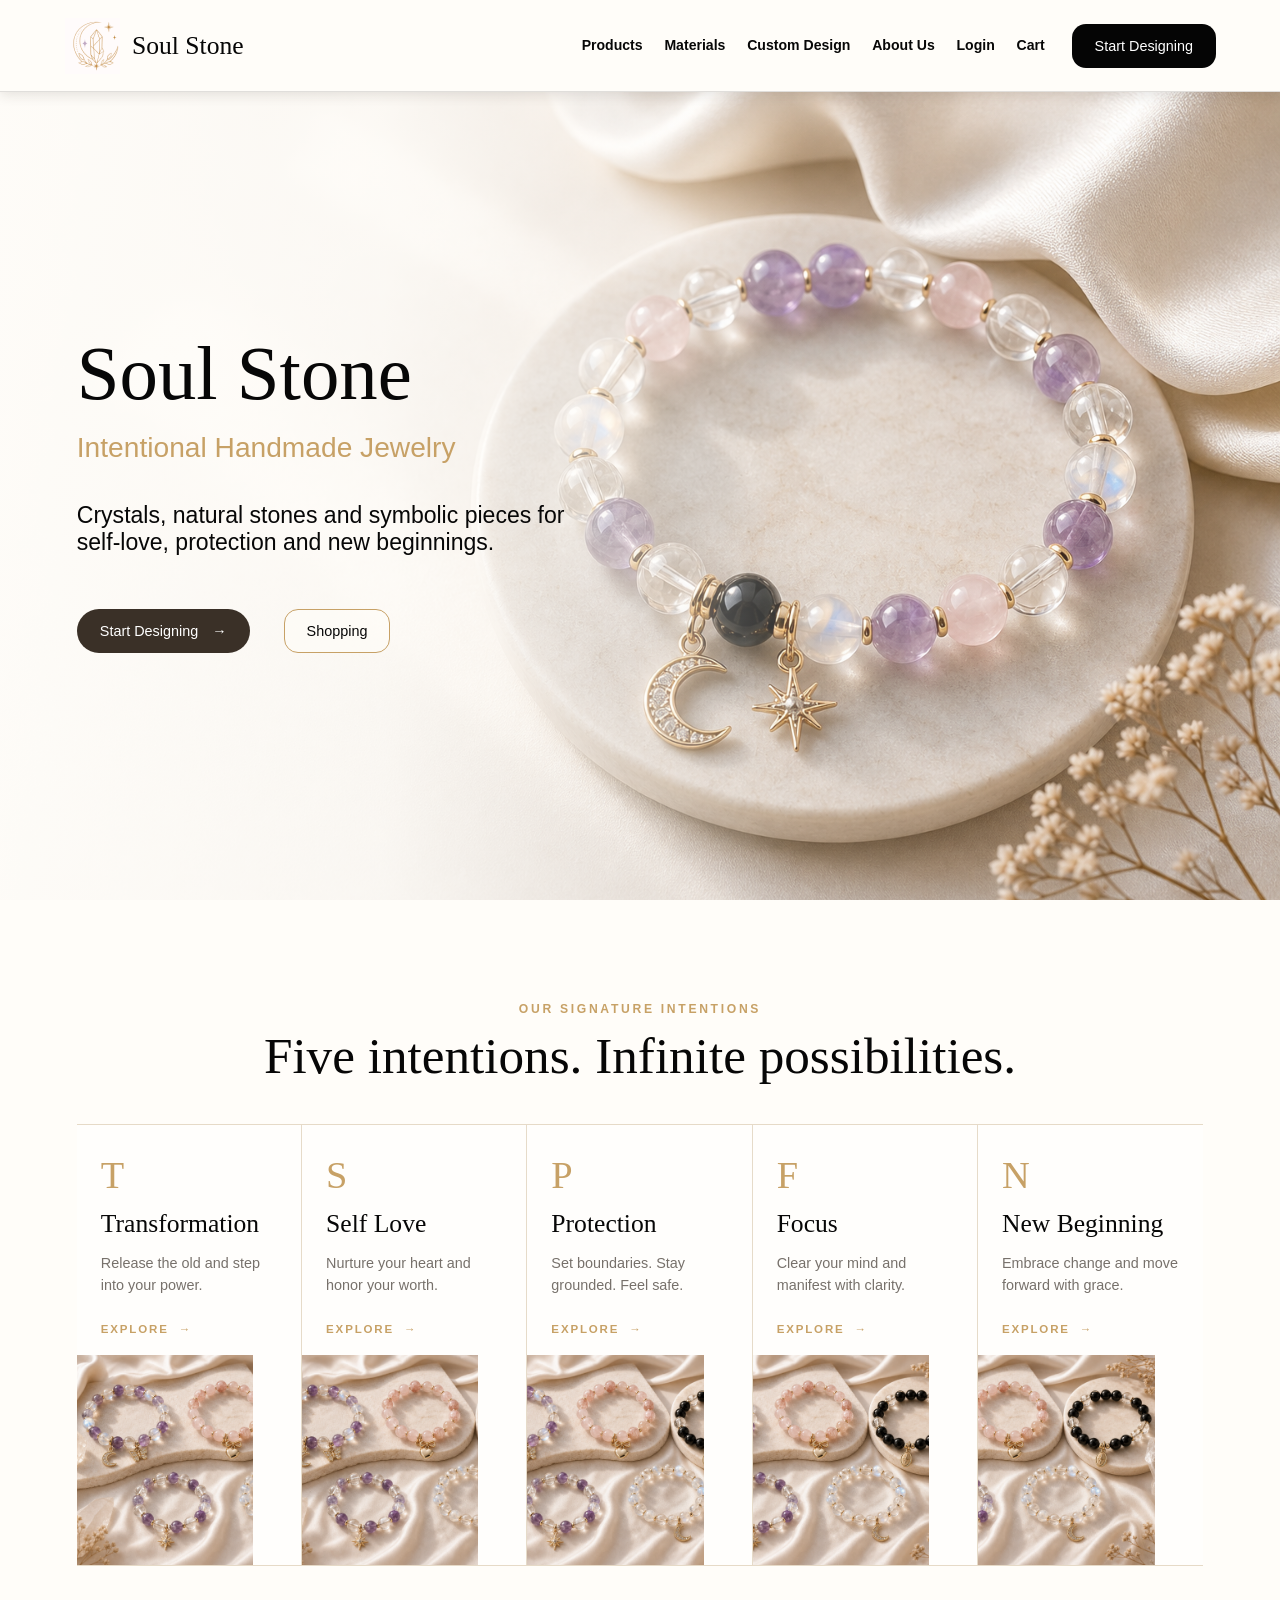
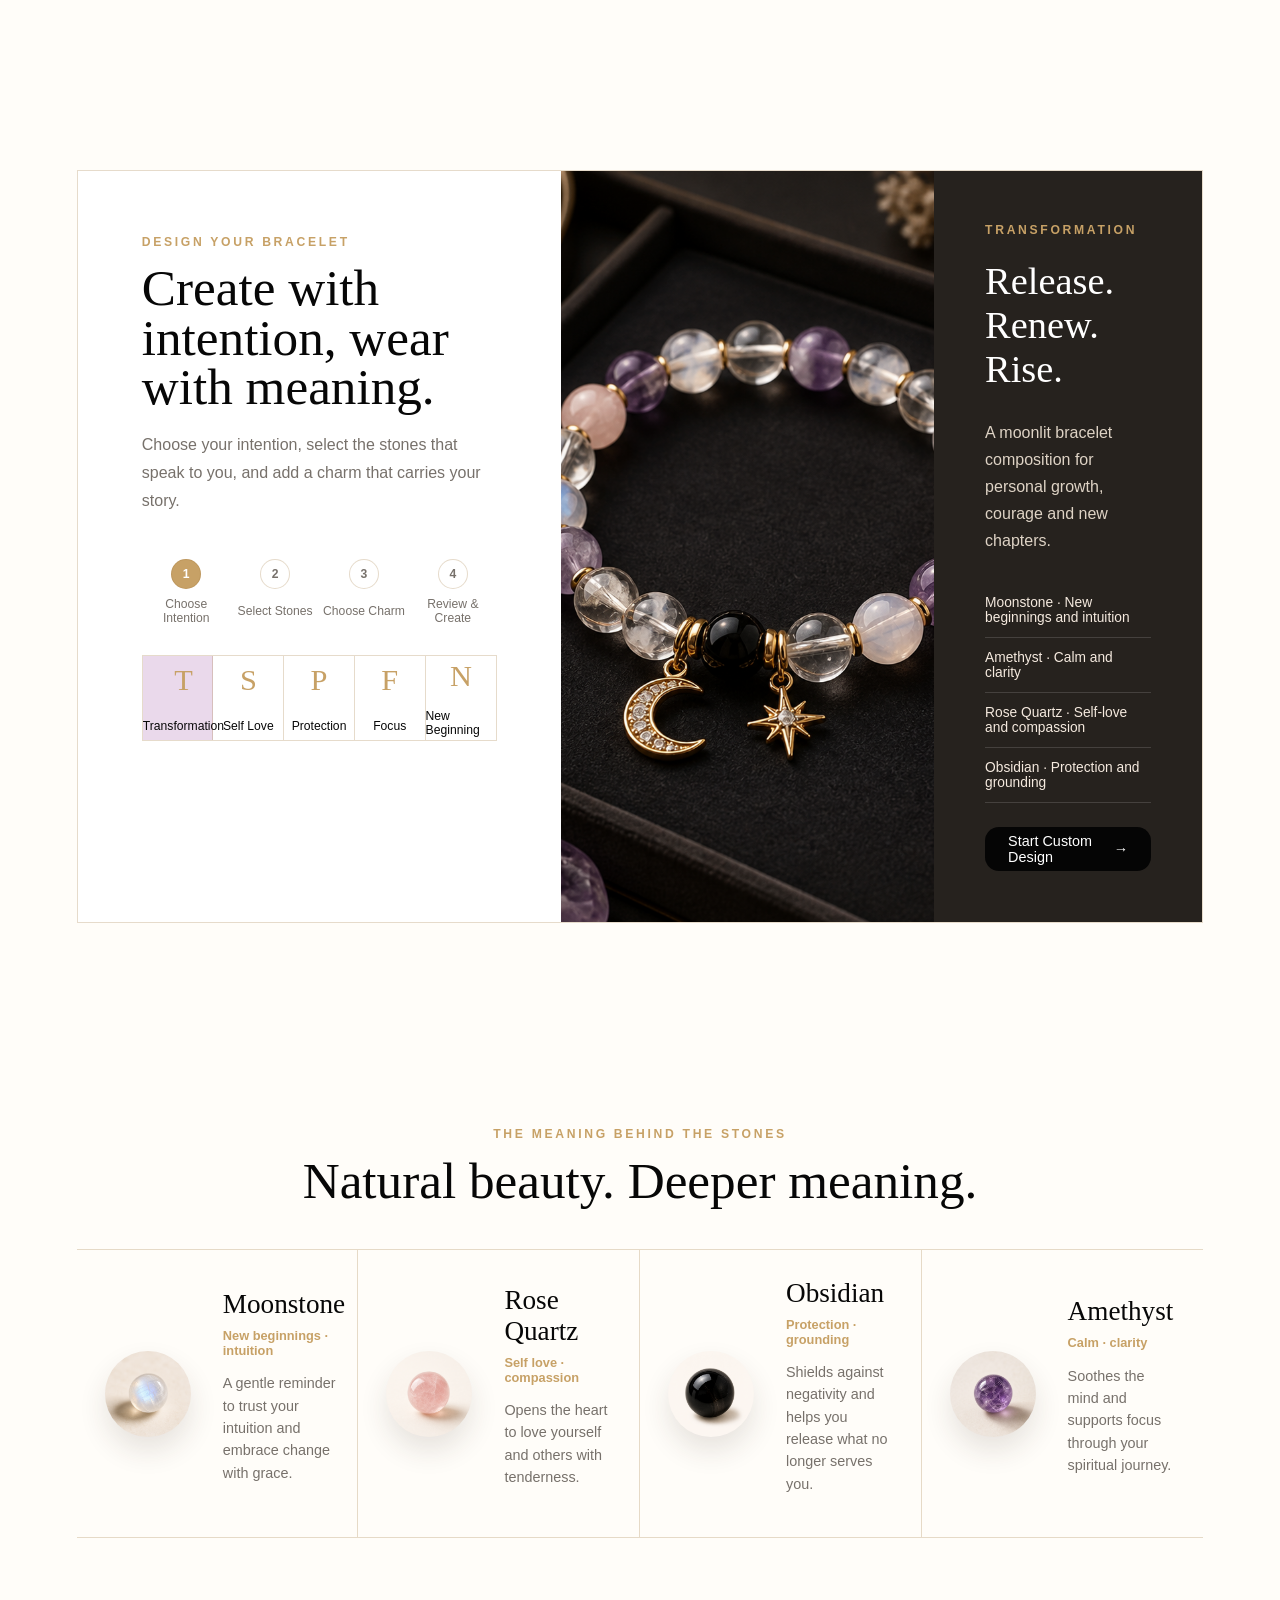
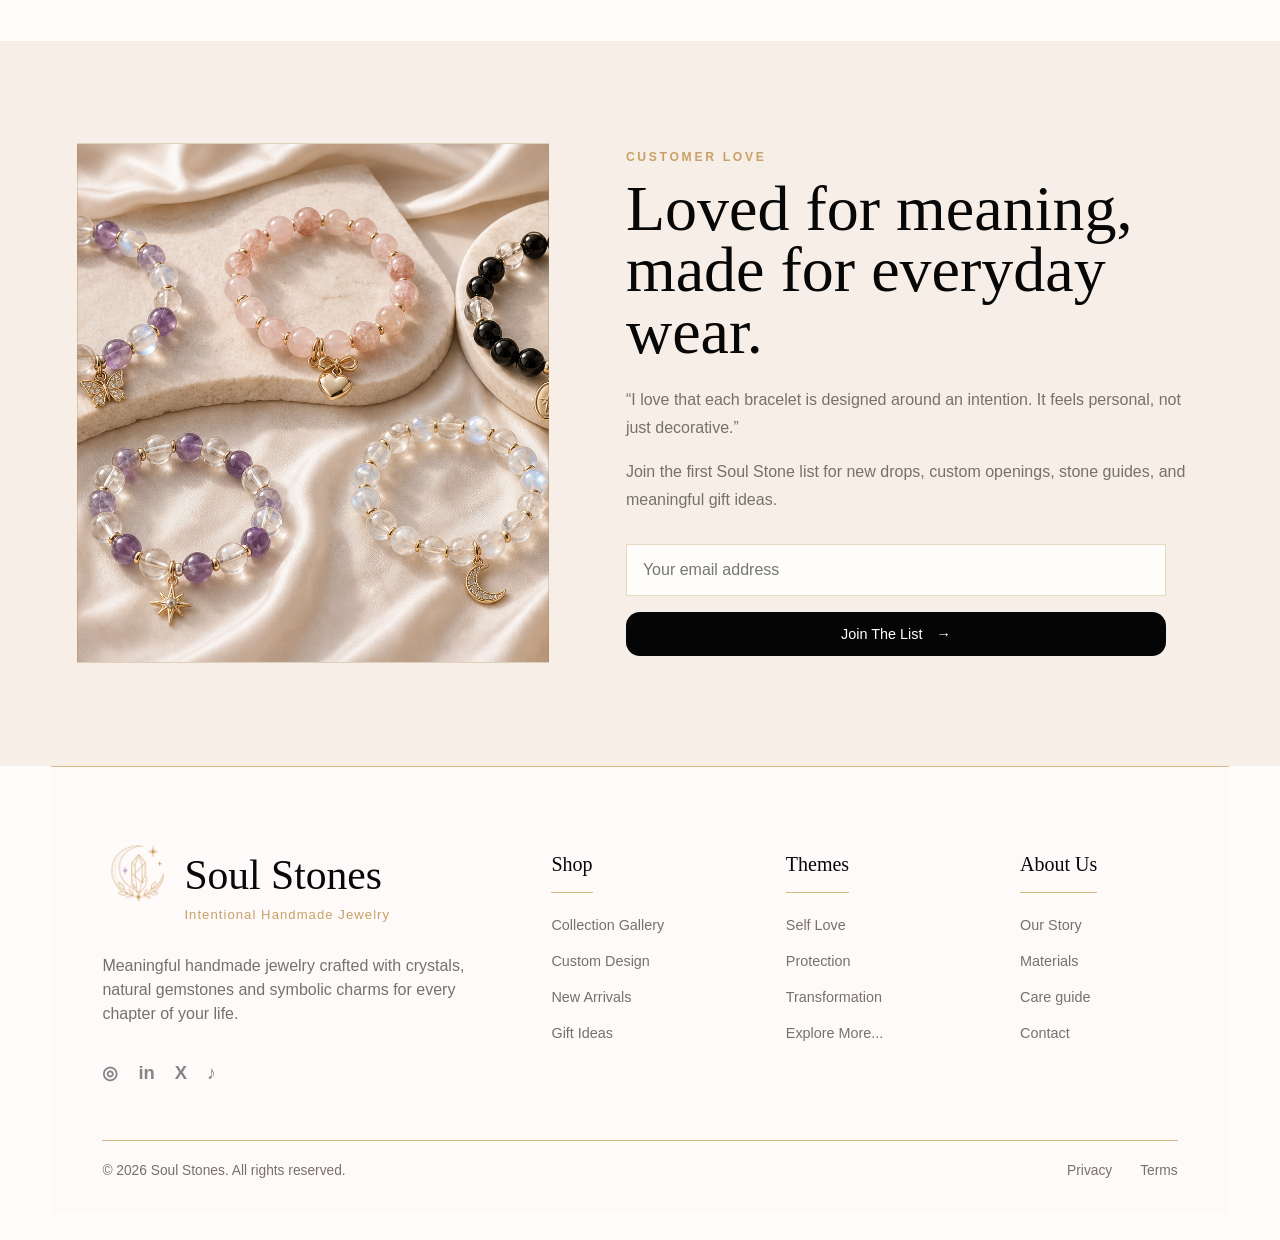
==== 产品商业计划/index.html @ ce55d80e "Add files via upload 网站初具雏形" ====
<!doctype html>
<html lang="en">
  <head>
    <meta charset="utf-8">
    <meta name="viewport" content="width=device-width, initial-scale=1">
    <title>Soul Stone | Intentional Handmade Jewelry</title>
    <link rel="stylesheet" href="styles.css">
  </head>
  <body>
    <header class="site-header">
      <a class="logo-link" href="index.html" aria-label="Soul Stone homepage">
        <img class="logo-mark" src="assets/logo-mark.png" alt="">
        <span class="brand-name">Soul Stone</span>
      </a>
      <button class="menu-button" aria-label="Open navigation" aria-expanded="false"><span></span></button>
      <div class="nav-wrap">
        <nav class="main-nav" aria-label="Primary navigation">
          <a href="products.html">Products</a>
          <a href="materials.html">Materials</a>
          <a href="custom-design.html">Custom Design</a>
          <a href="about.html">About Us</a>
          <a href="login.html">Login</a>
          <a href="cart.html">Cart</a>
        </nav>
        <a class="black-button" href="custom-design.html">Start Designing</a>
      </div>
    </header>

    <main>
      <section class="hero">
        <div class="hero-copy">
          <h1>Soul Stone</h1>
          <div class="tagline">Intentional Handmade Jewelry</div>
          <p>Crystals, natural stones and symbolic pieces for self-love, protection and new beginnings.</p>
          <div class="hero-actions">
            <a class="gold-button" href="custom-design.html">Start Designing <span aria-hidden="true">→</span></a>
            <a class="outline-button" href="products.html">Shopping</a>
          </div>
        </div>
      </section>

      <section class="section" id="intentions">
        <span class="eyebrow center-title">Our Signature Intentions</span>
        <h2 class="section-title center-title">Five intentions. Infinite possibilities.</h2>
        <div class="intention-row">
          <article class="intention-item">
            <div>
              <div class="symbol">T</div>
              <h3>Transformation</h3>
              <p>Release the old and step into your power.</p>
              <a class="text-link" href="products.html">Explore <span>→</span></a>
            </div>
            <img src="assets/collection-bracelets.png" alt="Transformation crystal bracelet">
          </article>
          <article class="intention-item">
            <div>
              <div class="symbol">S</div>
              <h3>Self Love</h3>
              <p>Nurture your heart and honor your worth.</p>
              <a class="text-link" href="products.html">Explore <span>→</span></a>
            </div>
            <img src="assets/collection-bracelets.png" alt="Self Love crystal bracelet">
          </article>
          <article class="intention-item">
            <div>
              <div class="symbol">P</div>
              <h3>Protection</h3>
              <p>Set boundaries. Stay grounded. Feel safe.</p>
              <a class="text-link" href="products.html">Explore <span>→</span></a>
            </div>
            <img src="assets/collection-bracelets.png" alt="Protection crystal bracelet">
          </article>
          <article class="intention-item">
            <div>
              <div class="symbol">F</div>
              <h3>Focus</h3>
              <p>Clear your mind and manifest with clarity.</p>
              <a class="text-link" href="products.html">Explore <span>→</span></a>
            </div>
            <img src="assets/collection-bracelets.png" alt="Focus crystal bracelet">
          </article>
          <article class="intention-item">
            <div>
              <div class="symbol">N</div>
              <h3>New Beginning</h3>
              <p>Embrace change and move forward with grace.</p>
              <a class="text-link" href="products.html">Explore <span>→</span></a>
            </div>
            <img src="assets/collection-bracelets.png" alt="New Beginning crystal bracelet">
          </article>
        </div>
      </section>

      <section class="section" id="custom-preview">
        <div class="custom-panel">
          <div class="custom-copy">
            <span class="eyebrow">Design Your Bracelet</span>
            <h2>Create with intention, wear with meaning.</h2>
            <p>Choose your intention, select the stones that speak to you, and add a charm that carries your story.</p>
            <div class="design-steps" aria-label="Custom design steps">
              <span><b>1</b>Choose Intention</span>
              <span><b>2</b>Select Stones</span>
              <span><b>3</b>Choose Charm</span>
              <span><b>4</b>Review & Create</span>
            </div>
            <div class="intent-buttons">
              <a href="custom-design.html"><b>T</b>Transformation</a>
              <a href="custom-design.html"><b>S</b>Self Love</a>
              <a href="custom-design.html"><b>P</b>Protection</a>
              <a href="custom-design.html"><b>F</b>Focus</a>
              <a href="custom-design.html"><b>N</b>New Beginning</a>
            </div>
          </div>
          <div class="custom-detail">
            <div class="custom-image" role="img" aria-label="Soul Stone bracelet preview on dark charcoal surface"></div>
            <aside class="custom-dark">
              <span class="eyebrow">Transformation</span>
              <h3>Release. Renew. Rise.</h3>
              <p>A moonlit bracelet composition for personal growth, courage and new chapters.</p>
              <div class="stone-mini-list">
                <span>Moonstone · New beginnings and intuition</span>
                <span>Amethyst · Calm and clarity</span>
                <span>Rose Quartz · Self-love and compassion</span>
                <span>Obsidian · Protection and grounding</span>
              </div>
              <a class="black-button" href="custom-design.html">Start Custom Design <span>→</span></a>
            </aside>
          </div>
        </div>
      </section>

      <section class="section" id="stone-guide">
        <span class="eyebrow center-title">The Meaning Behind The Stones</span>
        <h2 class="section-title center-title">Natural beauty. Deeper meaning.</h2>
        <div class="stone-guide-row">
          <article>
            <img class="stone-photo" src="assets/stone-moonstone.png" alt="Moonstone gemstone">
            <div>
              <h3>Moonstone</h3>
              <strong>New beginnings · intuition</strong>
              <p>A gentle reminder to trust your intuition and embrace change with grace.</p>
            </div>
          </article>
          <article>
            <img class="stone-photo" src="assets/stone-rose-quartz.png" alt="Rose quartz gemstone">
            <div>
              <h3>Rose Quartz</h3>
              <strong>Self love · compassion</strong>
              <p>Opens the heart to love yourself and others with tenderness.</p>
            </div>
          </article>
          <article>
            <img class="stone-photo" src="assets/stone-obsidian.png" alt="Obsidian gemstone">
            <div>
              <h3>Obsidian</h3>
              <strong>Protection · grounding</strong>
              <p>Shields against negativity and helps you release what no longer serves you.</p>
            </div>
          </article>
          <article>
            <img class="stone-photo" src="assets/stone-amethyst.png" alt="Amethyst gemstone">
            <div>
              <h3>Amethyst</h3>
              <strong>Calm · clarity</strong>
              <p>Soothes the mind and supports focus through your spiritual journey.</p>
            </div>
          </article>
        </div>
      </section>

      <section class="section review-panel" id="reviews">
        <div class="review-image" role="img" aria-label="Soul Stone collection bracelets"></div>
        <div>
          <span class="eyebrow">Customer Love</span>
          <h2>Loved for meaning, made for everyday wear.</h2>
          <p>“I love that each bracelet is designed around an intention. It feels personal, not just decorative.”</p>
          <p>Join the first Soul Stone list for new drops, custom openings, stone guides, and meaningful gift ideas.</p>
          <form class="form-grid" data-form="Welcome to Soul Stone. Your first stone guide is on the way.">
            <input type="email" required placeholder="Your email address" aria-label="Email address">
            <button class="black-button" type="submit">Join The List <span>→</span></button>
          </form>
        </div>
      </section>
    </main>

    <footer class="site-footer">
      <div class="footer-main">
        <div class="footer-brand">
          <img src="assets/logo-mark.png" alt="">
          <div>
            <h2>Soul Stones</h2>
            <div class="mini">Intentional Handmade Jewelry</div>
          </div>
          <p>Meaningful handmade jewelry crafted with crystals, natural gemstones and symbolic charms for every chapter of your life.</p>
          <div class="socials" aria-label="Social links">
            <a href="#" aria-label="Instagram">◎</a>
            <a href="#" aria-label="LinkedIn">in</a>
            <a href="#" aria-label="X">X</a>
            <a href="#" aria-label="TikTok">♪</a>
          </div>
        </div>
        <div class="footer-col">
          <h3>Shop</h3>
          <a href="products.html">Collection Gallery</a>
          <a href="custom-design.html">Custom Design</a>
          <a href="products.html">New Arrivals</a>
          <a href="products.html">Gift Ideas</a>
        </div>
        <div class="footer-col">
          <h3>Themes</h3>
          <a href="products.html">Self Love</a>
          <a href="products.html">Protection</a>
          <a href="products.html">Transformation</a>
          <a href="products.html">Explore More...</a>
        </div>
        <div class="footer-col">
          <h3>About Us</h3>
          <a href="about.html">Our Story</a>
          <a href="materials.html">Materials</a>
          <a href="materials.html">Care guide</a>
          <a href="about.html">Contact</a>
        </div>
      </div>
      <div class="footer-bottom">
        <span>© 2026 Soul Stones. All rights reserved.</span>
        <div class="legal">
          <a href="#">Privacy</a>
          <a href="#">Terms</a>
        </div>
      </div>
    </footer>
    <div class="toast" role="status" aria-live="polite"></div>
    <script src="script.js"></script>
  </body>
</html>
---- 产品商业计划/styles.css ----
:root {
  --paper: #fffdf9;
  --ivory: #fbf6f0;
  --cream: #f6eee7;
  --line: #d6b782;
  --line-soft: rgba(164, 125, 69, .28);
  --gold: #c7a166;
  --brown: #3a3027;
  --ink: #070707;
  --muted: #77716b;
  --charcoal: #26221e;
  --display: "Didot", "Bodoni 72", "Georgia", serif;
  --body: "Avenir Next", "Gill Sans", "Trebuchet MS", sans-serif;
}

* {
  box-sizing: border-box;
}

html {
  scroll-behavior: smooth;
}

body {
  margin: 0;
  background: var(--paper);
  color: var(--ink);
  font-family: var(--body);
}

a {
  color: inherit;
  text-decoration: none;
}

img {
  display: block;
  max-width: 100%;
}

button,
input {
  font: inherit;
}

.site-header {
  position: sticky;
  top: 0;
  z-index: 20;
  display: flex;
  align-items: center;
  justify-content: space-between;
  min-height: 92px;
  padding: 0 clamp(22px, 5vw, 72px);
  background: rgba(255, 253, 249, .94);
  border-bottom: 1px solid rgba(0, 0, 0, .12);
  box-shadow: 0 3px 12px rgba(48, 40, 33, .12);
  backdrop-filter: blur(16px);
}

.logo-link {
  display: inline-flex;
  align-items: center;
  gap: 12px;
  min-width: max-content;
}

.logo-mark {
  width: 56px;
  height: 56px;
  object-fit: contain;
}

.brand-name {
  font-family: var(--display);
  font-size: clamp(1.55rem, 2vw, 1.95rem);
  line-height: 1;
}

.nav-wrap {
  display: flex;
  align-items: center;
  gap: clamp(16px, 2.1vw, 32px);
}

.main-nav {
  display: flex;
  align-items: center;
  gap: clamp(14px, 1.7vw, 28px);
  font-size: .88rem;
  font-weight: 600;
}

.main-nav a {
  padding: 10px 0;
  border-bottom: 1px solid transparent;
}

.main-nav a:hover,
.main-nav a[aria-current="page"] {
  border-bottom-color: var(--gold);
}

.black-button,
.gold-button,
.outline-button {
  display: inline-flex;
  align-items: center;
  justify-content: center;
  gap: 14px;
  min-height: 44px;
  padding: 0 22px;
  border-radius: 14px;
  font-size: .9rem;
  border: 1px solid transparent;
  cursor: pointer;
  transition: transform .22s ease, background .22s ease, border-color .22s ease;
}

.black-button {
  background: #050505;
  color: white;
}

.gold-button {
  background: var(--brown);
  color: white;
  border-radius: 24px;
}

.outline-button {
  border-color: var(--gold);
  background: rgba(255, 253, 249, .44);
}

.black-button:hover,
.gold-button:hover,
.outline-button:hover {
  transform: translateY(-2px);
}

.menu-button {
  display: none;
  width: 44px;
  height: 44px;
  border: 1px solid var(--line-soft);
  background: transparent;
  border-radius: 0;
}

.menu-button span,
.menu-button::before,
.menu-button::after {
  content: "";
  display: block;
  width: 19px;
  height: 1px;
  margin: 5px auto;
  background: var(--ink);
}

.hero {
  position: relative;
  min-height: calc(100svh - 92px);
  display: flex;
  align-items: center;
  padding: clamp(72px, 10vw, 140px) clamp(28px, 6vw, 86px);
  overflow: hidden;
  background:
    linear-gradient(90deg, rgba(255, 253, 249, .96) 0%, rgba(255, 253, 249, .86) 30%, rgba(255, 253, 249, .18) 62%, rgba(255, 253, 249, .02) 100%),
    url("assets/hero-bracelet.png") center right / cover no-repeat;
}

.hero-copy {
  max-width: 560px;
  position: relative;
  z-index: 1;
}

.hero h1,
.page-hero h1 {
  margin: 0;
  font-family: var(--display);
  font-size: clamp(4.4rem, 6vw, 6.6rem);
  font-weight: 400;
  line-height: .92;
}

.tagline {
  margin: 22px 0 38px;
  color: var(--gold);
  font-size: clamp(1.55rem, 2.2vw, 2.15rem);
}

.hero-copy p {
  max-width: 520px;
  margin: 0 0 52px;
  font-size: clamp(1.25rem, 1.8vw, 1.72rem);
  line-height: 1.2;
}

.hero-actions {
  display: flex;
  align-items: center;
  gap: 34px;
}

.page-hero {
  padding: clamp(72px, 9vw, 128px) clamp(26px, 6vw, 86px);
  background: linear-gradient(135deg, #fffdf9 0%, #f8efe8 100%);
}

.page-hero p {
  max-width: 680px;
  color: var(--muted);
  font-size: 1.15rem;
  line-height: 1.7;
}

.section {
  padding: clamp(64px, 8vw, 110px) clamp(26px, 6vw, 86px);
}

.section-title {
  margin: 0 0 42px;
  font-family: var(--display);
  font-weight: 400;
  font-size: clamp(2.4rem, 4vw, 4.1rem);
  line-height: 1;
}

.center-title {
  max-width: 900px;
  margin-inline: auto;
  text-align: center;
}

.eyebrow {
  display: block;
  margin-bottom: 14px;
  color: var(--gold);
  font-size: .76rem;
  font-weight: 700;
  letter-spacing: .22em;
  text-transform: uppercase;
}

.product-grid,
.info-grid {
  display: grid;
  grid-template-columns: repeat(3, minmax(0, 1fr));
  gap: 28px;
}

.intention-row {
  display: grid;
  grid-template-columns: repeat(5, minmax(0, 1fr));
  border-top: 1px solid var(--line-soft);
  border-bottom: 1px solid var(--line-soft);
}

.intention-item {
  min-height: 440px;
  display: flex;
  flex-direction: column;
  justify-content: space-between;
  padding: 28px 24px 0;
  border-right: 1px solid var(--line-soft);
  background: rgba(255, 255, 255, .38);
  overflow: hidden;
}

.intention-item:last-child {
  border-right: 0;
}

.intention-item .symbol {
  color: var(--gold);
  font-family: var(--display);
  font-size: 2.4rem;
}

.intention-item h3 {
  margin: 12px 0 8px;
  font-family: var(--display);
  font-weight: 400;
  font-size: clamp(1.55rem, 2vw, 2rem);
}

.intention-item p {
  color: var(--muted);
  font-size: .9rem;
  line-height: 1.5;
}

.intention-item img {
  width: calc(100% + 48px);
  height: 210px;
  margin-left: -24px;
  object-fit: cover;
}

.intention-item:nth-child(1) img { object-position: 8% center; }
.intention-item:nth-child(2) img { object-position: 30% center; }
.intention-item:nth-child(3) img { object-position: 52% center; }
.intention-item:nth-child(4) img { object-position: 72% center; }
.intention-item:nth-child(5) img { object-position: 94% center; }

.text-link {
  display: inline-flex;
  align-items: center;
  gap: 10px;
  margin-top: 12px;
  color: var(--gold);
  font-size: .72rem;
  font-weight: 700;
  letter-spacing: .16em;
  text-transform: uppercase;
}

.card {
  border: 1px solid var(--line-soft);
  background: white;
  min-height: 220px;
}

.card img {
  width: 100%;
  height: 260px;
  object-fit: cover;
}

.card-body {
  padding: 24px;
}

.card h2,
.card h3 {
  margin: 0 0 10px;
  font-family: var(--display);
  font-weight: 400;
  font-size: 2rem;
}

.card p {
  color: var(--muted);
  line-height: 1.6;
}

.custom-panel {
  display: grid;
  grid-template-columns: minmax(280px, .86fr) minmax(360px, 1.14fr);
  border: 1px solid var(--line-soft);
  background: white;
}

.custom-copy {
  padding: clamp(34px, 5vw, 70px);
}

.custom-copy h2 {
  margin: 0 0 20px;
  font-family: var(--display);
  font-weight: 400;
  font-size: clamp(2.5rem, 4vw, 4.4rem);
  line-height: .96;
}

.custom-copy p {
  color: var(--muted);
  line-height: 1.75;
}

.custom-image {
  min-height: 500px;
  background: url("assets/obsidian-preview.png") center / cover no-repeat;
}

.design-steps {
  display: grid;
  grid-template-columns: repeat(4, 1fr);
  gap: 0;
  margin: 44px 0 30px;
}

.design-steps span {
  position: relative;
  display: grid;
  gap: 8px;
  justify-items: center;
  color: var(--muted);
  font-size: .76rem;
  text-align: center;
}

.design-steps b {
  display: grid;
  place-items: center;
  width: 30px;
  height: 30px;
  border: 1px solid var(--line-soft);
  border-radius: 50%;
  background: white;
  color: var(--muted);
}

.design-steps span:first-child b {
  background: var(--gold);
  color: white;
}

.intent-buttons {
  display: grid;
  grid-template-columns: repeat(5, minmax(0, 1fr));
  border: 1px solid var(--line-soft);
}

.intent-buttons a {
  display: grid;
  gap: 8px;
  min-height: 84px;
  place-items: center;
  border-right: 1px solid var(--line-soft);
  font-size: .76rem;
}

.intent-buttons a:first-child {
  background: #ead9eb;
}

.intent-buttons a:last-child {
  border-right: 0;
}

.intent-buttons b {
  color: var(--gold);
  font-family: var(--display);
  font-size: 1.9rem;
  font-weight: 400;
}

.custom-detail {
  display: grid;
  grid-template-columns: minmax(280px, 1fr) minmax(250px, .72fr);
}

.custom-dark {
  display: flex;
  flex-direction: column;
  justify-content: center;
  padding: clamp(28px, 4vw, 54px);
  background: var(--charcoal);
  color: white;
}

.custom-dark h3 {
  margin: 8px 0 12px;
  font-family: var(--display);
  font-weight: 400;
  font-size: clamp(2rem, 3vw, 3rem);
}

.custom-dark p {
  color: #ded3c5;
  line-height: 1.7;
}

.stone-mini-list {
  display: grid;
  gap: 12px;
  margin: 24px 0;
  color: #f5eadf;
  font-size: .86rem;
}

.stone-mini-list span {
  padding-bottom: 12px;
  border-bottom: 1px solid rgba(255, 255, 255, .14);
}

.stone-guide-row {
  display: grid;
  grid-template-columns: repeat(4, minmax(0, 1fr));
  gap: 0;
  border-top: 1px solid var(--line-soft);
  border-bottom: 1px solid var(--line-soft);
}

.stone-guide-row article {
  display: grid;
  grid-template-columns: 96px 1fr;
  gap: 22px;
  align-items: center;
  padding: 28px;
  border-right: 1px solid var(--line-soft);
}

.stone-guide-row article:last-child {
  border-right: 0;
}

.stone-guide-row h3 {
  margin: 0 0 8px;
  font-family: var(--display);
  font-weight: 400;
  font-size: 1.7rem;
}

.stone-guide-row strong {
  display: block;
  margin-bottom: 12px;
  color: var(--gold);
  font-size: .8rem;
}

.stone-guide-row p {
  color: var(--muted);
  line-height: 1.55;
  font-size: .9rem;
}

.stone-photo {
  width: 86px;
  height: 86px;
  border-radius: 50%;
  object-fit: cover;
  box-shadow: 0 14px 28px rgba(55, 44, 34, .12);
  background: var(--ivory);
}

.review-panel {
  display: grid;
  grid-template-columns: minmax(320px, .9fr) minmax(360px, 1.1fr);
  gap: clamp(34px, 6vw, 82px);
  align-items: center;
  background: var(--cream);
}

.review-image {
  min-height: 520px;
  background: url("assets/collection-bracelets.png") center / cover no-repeat;
  border: 1px solid var(--line-soft);
}

.review-panel h2 {
  margin: 0 0 24px;
  font-family: var(--display);
  font-weight: 400;
  font-size: clamp(2.5rem, 5vw, 4.8rem);
  line-height: .96;
}

.review-panel p {
  color: var(--muted);
  line-height: 1.75;
}

.form-grid {
  display: grid;
  gap: 16px;
  max-width: 540px;
  margin-top: 30px;
}

.form-grid input {
  min-height: 52px;
  border: 1px solid var(--line-soft);
  padding: 0 16px;
  background: var(--paper);
}

.site-footer {
  margin: 0 clamp(18px, 4vw, 64px) 26px;
  padding: 40px clamp(18px, 4vw, 64px) 36px;
  background: #fffafa;
  border-top: 1px solid var(--line);
}

.footer-main {
  display: grid;
  grid-template-columns: minmax(280px, 1.3fr) repeat(3, minmax(130px, .55fr));
  gap: clamp(34px, 6vw, 96px);
  padding: 34px 0 56px;
  border-bottom: 1px solid var(--line);
}

.footer-brand {
  display: grid;
  grid-template-columns: 68px 1fr;
  gap: 14px;
  align-items: start;
  max-width: 520px;
}

.footer-brand img {
  width: 64px;
}

.footer-brand h2 {
  margin: 10px 0 8px;
  font-family: var(--display);
  font-weight: 400;
  font-size: 2.6rem;
}

.footer-brand .mini {
  color: var(--gold);
  font-size: .82rem;
  letter-spacing: .08em;
}

.footer-brand p {
  grid-column: 1 / -1;
  max-width: 430px;
  margin: 18px 0 22px;
  color: var(--muted);
  line-height: 1.5;
}

.socials {
  grid-column: 1 / -1;
  display: flex;
  gap: 20px;
  color: #858585;
  font-weight: 700;
}

.socials a {
  font-size: 1.15rem;
}

.footer-col h3 {
  margin: 12px 0 24px;
  padding-bottom: 16px;
  width: max-content;
  border-bottom: 1px solid var(--line);
  font-family: var(--display);
  font-weight: 400;
  font-size: 1.25rem;
}

.footer-col a {
  display: block;
  margin: 0 0 20px;
  color: var(--muted);
  font-size: .9rem;
}

.footer-bottom {
  display: flex;
  justify-content: space-between;
  align-items: center;
  gap: 24px;
  padding-top: 22px;
  color: var(--muted);
  font-size: .86rem;
}

.legal {
  display: flex;
  gap: 28px;
}

.toast {
  position: fixed;
  right: 22px;
  bottom: 22px;
  z-index: 50;
  padding: 14px 18px;
  background: var(--charcoal);
  color: white;
  opacity: 0;
  transform: translateY(16px);
  pointer-events: none;
  transition: opacity .2s ease, transform .2s ease;
}

.toast.show {
  opacity: 1;
  transform: translateY(0);
}

@media (max-width: 980px) {
  .site-header {
    min-height: 82px;
  }

  .menu-button {
    display: block;
  }

  .nav-wrap {
    position: absolute;
    left: 0;
    right: 0;
    top: 82px;
    display: grid;
    padding: 18px 28px 24px;
    background: rgba(255, 253, 249, .98);
    border-bottom: 1px solid var(--line-soft);
    transform: translateY(-10px);
    opacity: 0;
    pointer-events: none;
    transition: opacity .18s ease, transform .18s ease;
  }

  .nav-wrap.open {
    transform: translateY(0);
    opacity: 1;
    pointer-events: auto;
  }

  .main-nav {
    display: grid;
    gap: 0;
  }

  .main-nav a {
    padding: 14px 0;
    border-bottom: 1px solid rgba(164, 125, 69, .18);
  }

  .hero {
    min-height: 720px;
    align-items: end;
    background:
      linear-gradient(180deg, rgba(255, 253, 249, .1) 0%, rgba(255, 253, 249, .92) 52%, rgba(255, 253, 249, .98) 100%),
      url("assets/hero-bracelet.png") center top / cover no-repeat;
  }

  .product-grid,
  .info-grid,
  .footer-main,
  .custom-panel,
  .intention-row,
  .stone-guide-row,
  .review-panel {
    grid-template-columns: 1fr;
  }

  .intention-item,
  .stone-guide-row article {
    border-right: 0;
    border-bottom: 1px solid var(--line-soft);
  }

  .custom-detail {
    grid-template-columns: 1fr;
  }

  .custom-image {
    min-height: 380px;
  }
}

@media (max-width: 620px) {
  .logo-mark {
    width: 48px;
    height: 48px;
  }

  .brand-name {
    font-size: 1.45rem;
  }

  .hero-actions,
  .footer-bottom,
  .legal,
  .design-steps,
  .intent-buttons {
    display: grid;
    justify-items: start;
  }

  .intent-buttons {
    grid-template-columns: 1fr;
    width: 100%;
  }

  .intent-buttons a {
    width: 100%;
    border-right: 0;
    border-bottom: 1px solid var(--line-soft);
  }

  .stone-guide-row article {
    grid-template-columns: 80px 1fr;
  }

  .stone-photo {
    width: 72px;
    height: 72px;
  }

  .hero h1,
  .page-hero h1 {
    font-size: clamp(3.6rem, 18vw, 5.2rem);
  }

  .site-footer {
    margin-inline: 0;
  }
}
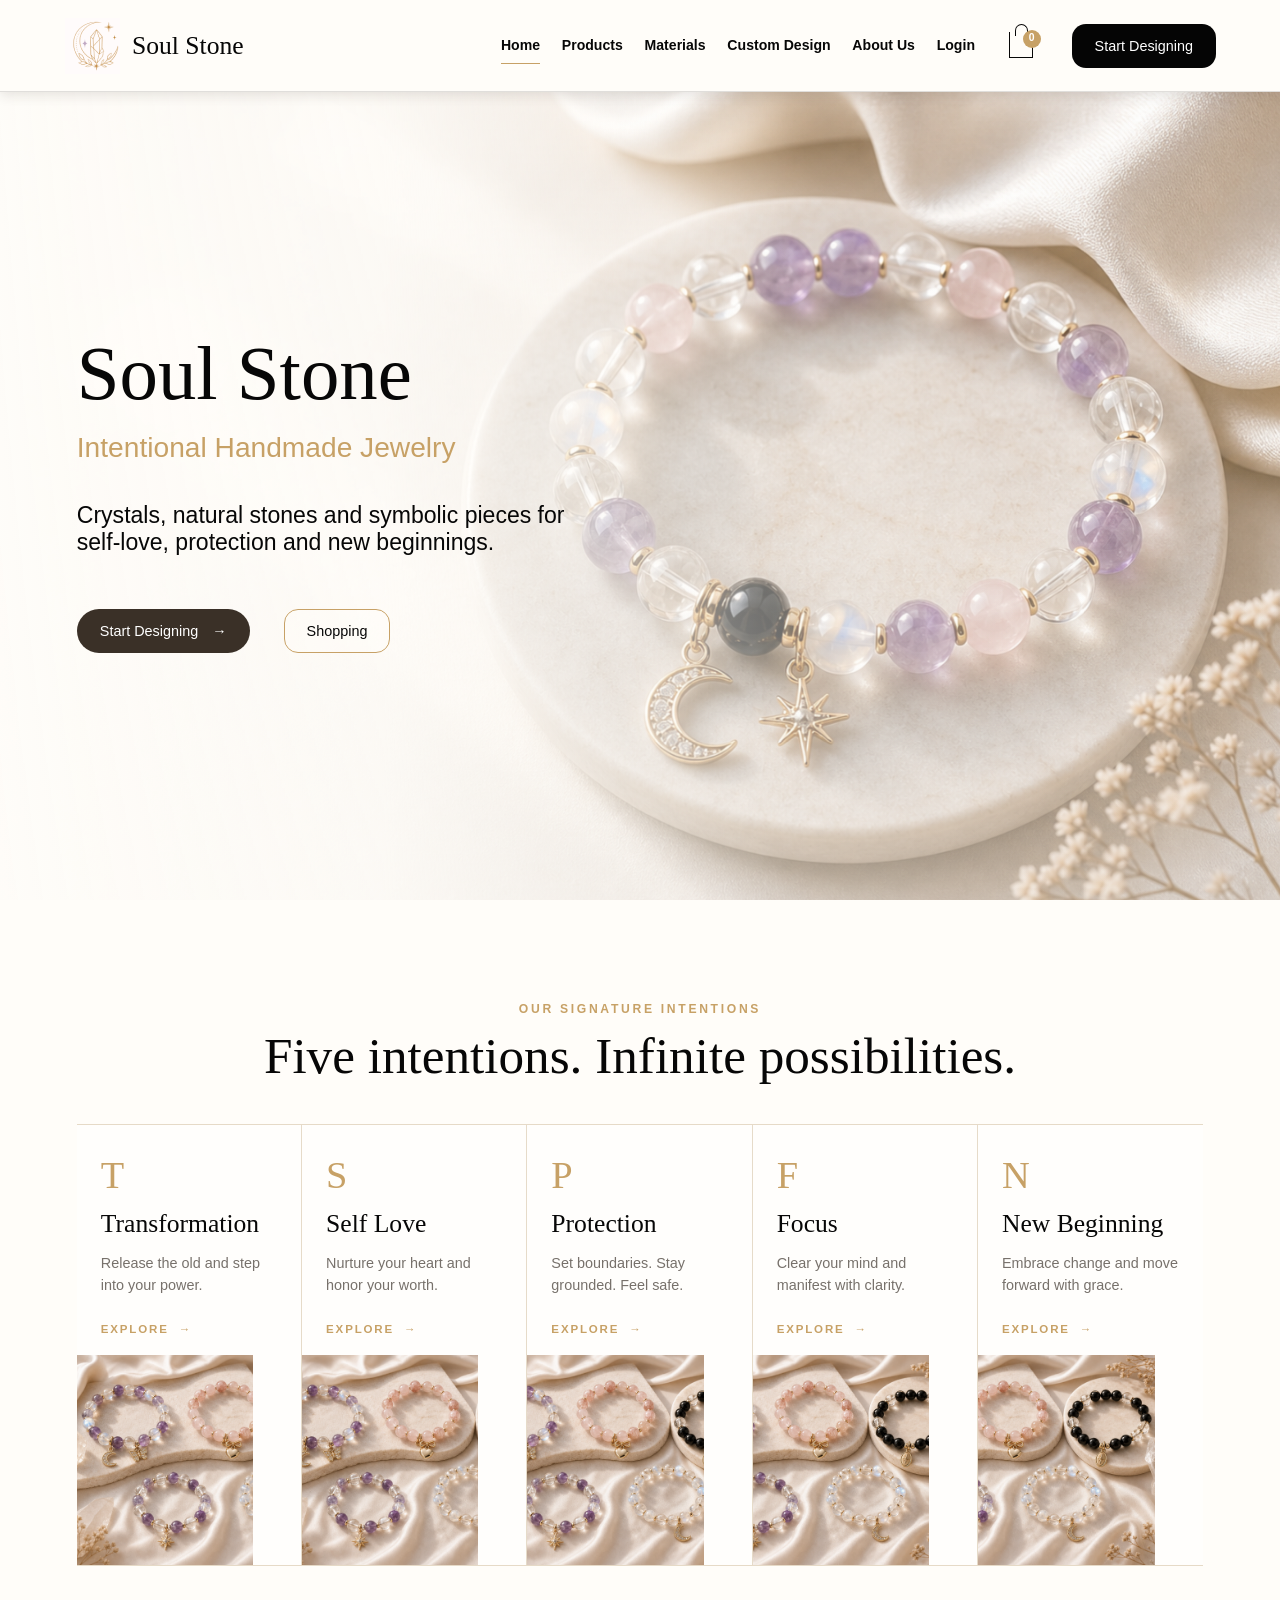
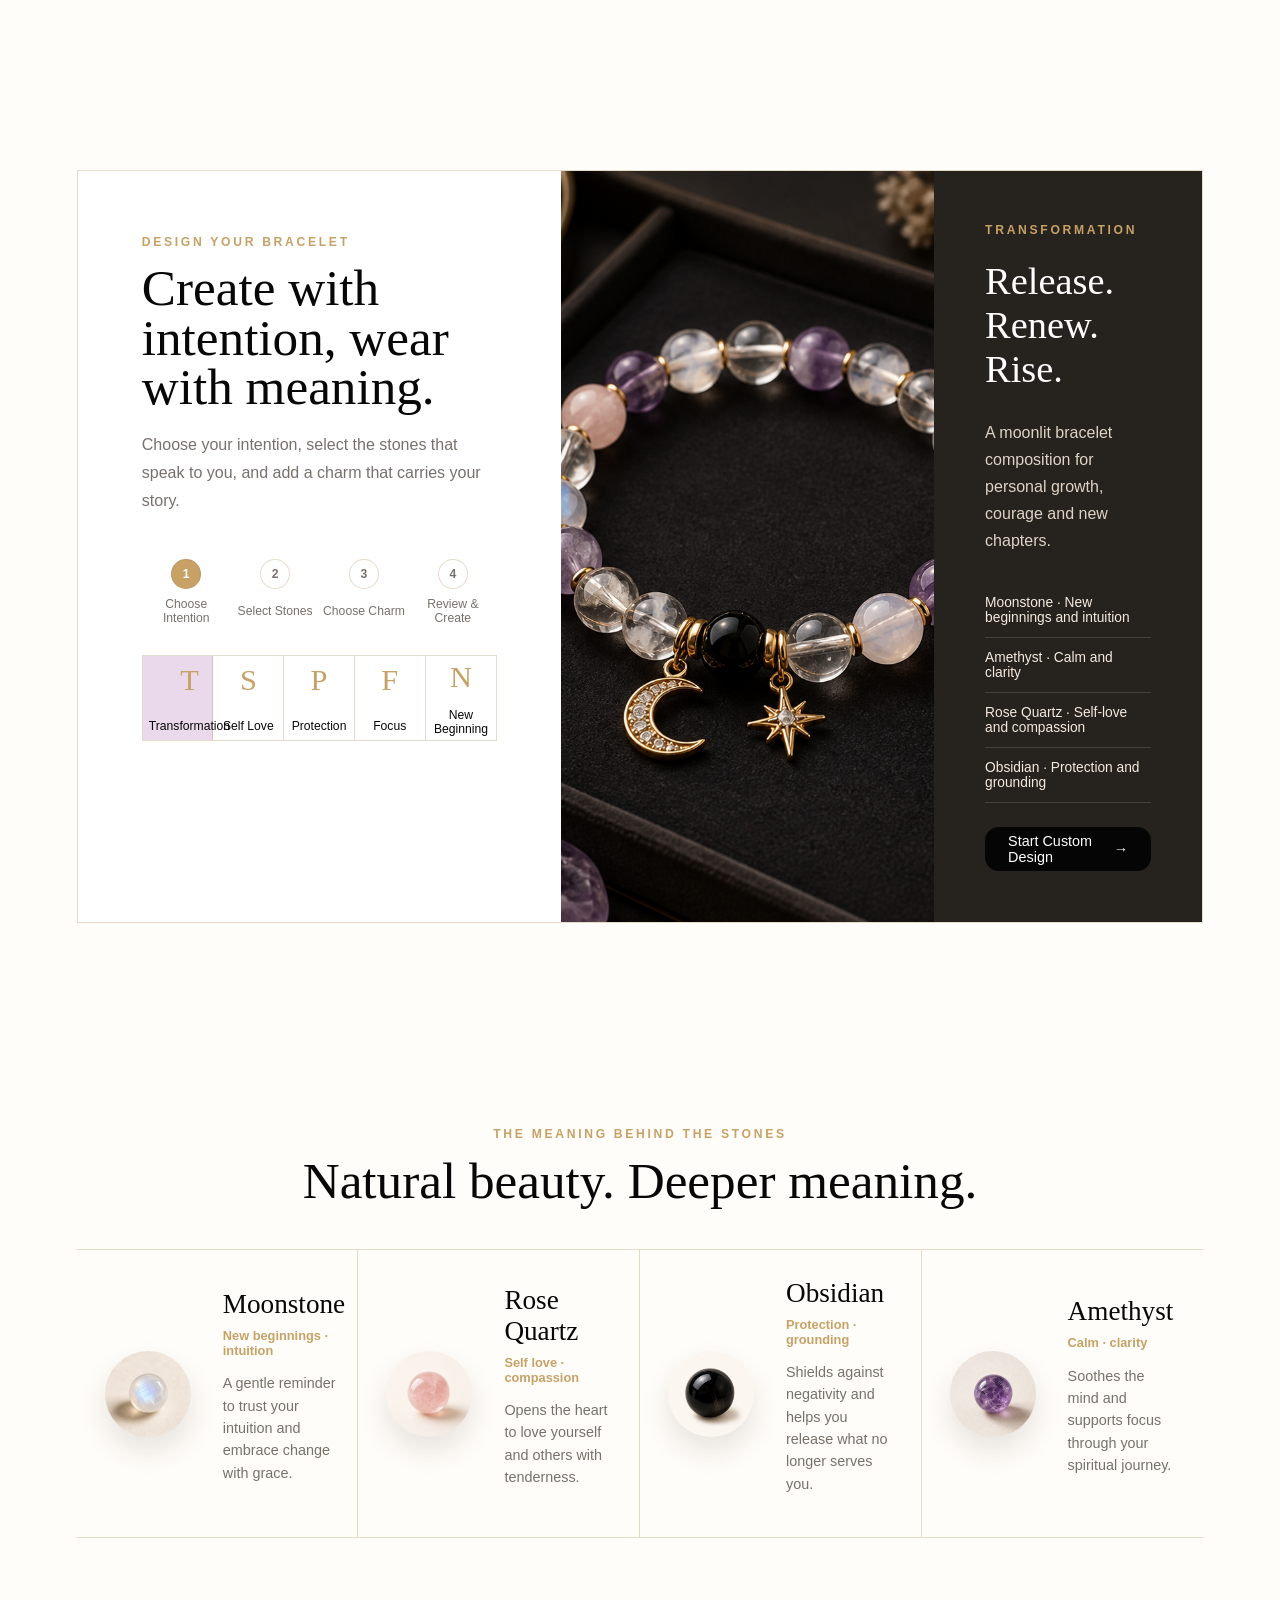
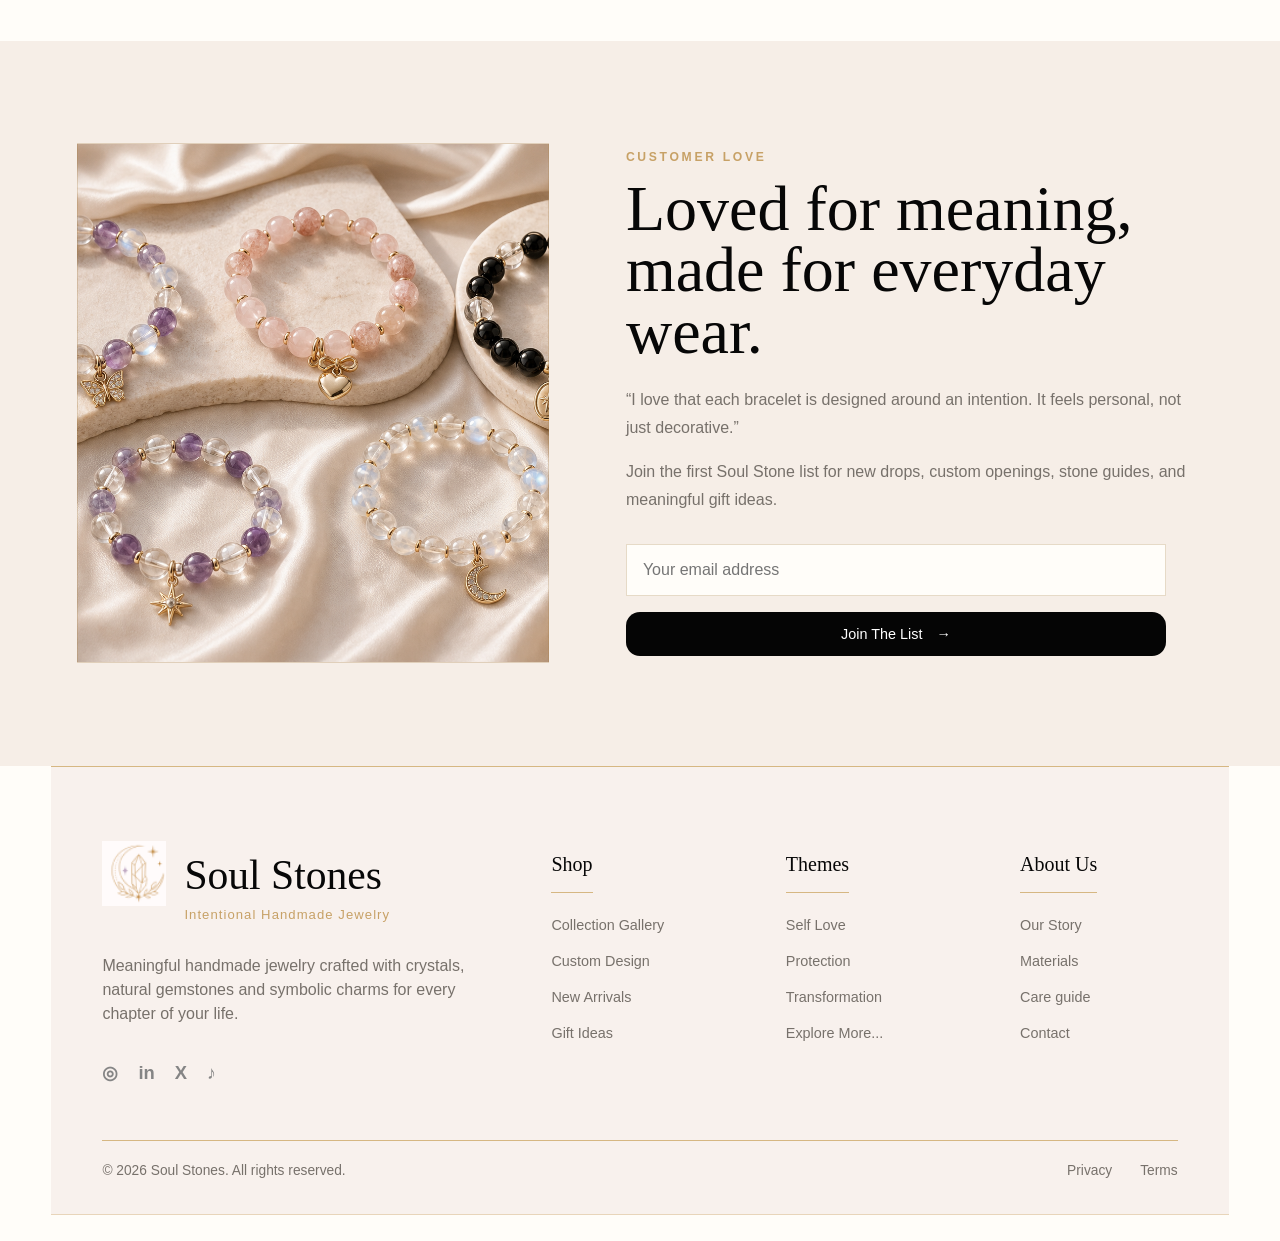
==== commit 286fdf87: "Add files via upload 修改 version_1" ====
--- a/产品商业计划/index.html
+++ b/产品商业计划/index.html
@@ -4,7 +4,7 @@
     <meta charset="utf-8">
     <meta name="viewport" content="width=device-width, initial-scale=1">
     <title>Soul Stone | Intentional Handmade Jewelry</title>
-    <link rel="stylesheet" href="styles.css">
+    <link rel="stylesheet" href="styles.css?v=animated-hero">
   </head>
   <body>
     <header class="site-header">
@@ -15,12 +15,13 @@
       <button class="menu-button" aria-label="Open navigation" aria-expanded="false"><span></span></button>
       <div class="nav-wrap">
         <nav class="main-nav" aria-label="Primary navigation">
+          <a href="index.html" aria-current="page">Home</a>
           <a href="products.html">Products</a>
           <a href="materials.html">Materials</a>
           <a href="custom-design.html">Custom Design</a>
           <a href="about.html">About Us</a>
           <a href="login.html">Login</a>
-          <a href="cart.html">Cart</a>
+          <a class="cart-link" href="cart.html" aria-label="Cart"><span class="bag-icon" aria-hidden="true"></span><span class="cart-count">0</span></a>
         </nav>
         <a class="black-button" href="custom-design.html">Start Designing</a>
       </div>
@@ -103,21 +104,21 @@
               <span><b>3</b>Choose Charm</span>
               <span><b>4</b>Review & Create</span>
             </div>
-            <div class="intent-buttons">
-              <a href="custom-design.html"><b>T</b>Transformation</a>
-              <a href="custom-design.html"><b>S</b>Self Love</a>
-              <a href="custom-design.html"><b>P</b>Protection</a>
-              <a href="custom-design.html"><b>F</b>Focus</a>
-              <a href="custom-design.html"><b>N</b>New Beginning</a>
+            <div class="intent-buttons" role="tablist" aria-label="Choose a custom bracelet intention">
+              <button class="active" type="button" data-custom-intent="Transformation" role="tab" aria-selected="true"><b>T</b>Transformation</button>
+              <button type="button" data-custom-intent="Self Love" role="tab" aria-selected="false"><b>S</b>Self Love</button>
+              <button type="button" data-custom-intent="Protection" role="tab" aria-selected="false"><b>P</b>Protection</button>
+              <button type="button" data-custom-intent="Focus" role="tab" aria-selected="false"><b>F</b>Focus</button>
+              <button type="button" data-custom-intent="New Beginning" role="tab" aria-selected="false"><b>N</b>New Beginning</button>
             </div>
           </div>
           <div class="custom-detail">
-            <div class="custom-image" role="img" aria-label="Soul Stone bracelet preview on dark charcoal surface"></div>
+            <div class="custom-image" id="customImage" role="img" aria-label="Transformation bracelet preview"></div>
             <aside class="custom-dark">
-              <span class="eyebrow">Transformation</span>
-              <h3>Release. Renew. Rise.</h3>
-              <p>A moonlit bracelet composition for personal growth, courage and new chapters.</p>
-              <div class="stone-mini-list">
+              <span class="eyebrow" id="customIntentLabel">Transformation</span>
+              <h3 id="customIntentTitle">Release. Renew. Rise.</h3>
+              <p id="customIntentDescription">A moonlit bracelet composition for personal growth, courage and new chapters.</p>
+              <div class="stone-mini-list" id="customStoneList">
                 <span>Moonstone · New beginnings and intuition</span>
                 <span>Amethyst · Calm and clarity</span>
                 <span>Rose Quartz · Self-love and compassion</span>
@@ -193,39 +194,39 @@
           </div>
           <p>Meaningful handmade jewelry crafted with crystals, natural gemstones and symbolic charms for every chapter of your life.</p>
           <div class="socials" aria-label="Social links">
-            <a href="#" aria-label="Instagram">◎</a>
-            <a href="#" aria-label="LinkedIn">in</a>
-            <a href="#" aria-label="X">X</a>
-            <a href="#" aria-label="TikTok">♪</a>
+            <a href="https://www.instagram.com/" target="_blank" rel="noopener noreferrer" aria-label="Instagram">◎</a>
+            <a href="https://www.linkedin.com/" target="_blank" rel="noopener noreferrer" aria-label="LinkedIn">in</a>
+            <a href="https://x.com/" target="_blank" rel="noopener noreferrer" aria-label="X">X</a>
+            <a href="https://www.tiktok.com/" target="_blank" rel="noopener noreferrer" aria-label="TikTok">♪</a>
           </div>
         </div>
         <div class="footer-col">
           <h3>Shop</h3>
           <a href="products.html">Collection Gallery</a>
           <a href="custom-design.html">Custom Design</a>
-          <a href="products.html">New Arrivals</a>
-          <a href="products.html">Gift Ideas</a>
+          <a href="products.html#new-arrivals">New Arrivals</a>
+          <a href="products.html#gift-ideas">Gift Ideas</a>
         </div>
         <div class="footer-col">
           <h3>Themes</h3>
-          <a href="products.html">Self Love</a>
-          <a href="products.html">Protection</a>
-          <a href="products.html">Transformation</a>
+          <a href="products.html#self-love">Self Love</a>
+          <a href="products.html#protection">Protection</a>
+          <a href="products.html#transformation">Transformation</a>
           <a href="products.html">Explore More...</a>
         </div>
         <div class="footer-col">
           <h3>About Us</h3>
           <a href="about.html">Our Story</a>
           <a href="materials.html">Materials</a>
-          <a href="materials.html">Care guide</a>
-          <a href="about.html">Contact</a>
+          <a href="materials.html#care-guide">Care guide</a>
+          <a href="about.html#contact">Contact</a>
         </div>
       </div>
       <div class="footer-bottom">
         <span>© 2026 Soul Stones. All rights reserved.</span>
         <div class="legal">
-          <a href="#">Privacy</a>
-          <a href="#">Terms</a>
+          <a href="privacy.html">Privacy</a>
+          <a href="terms.html">Terms</a>
         </div>
       </div>
     </footer>
--- a/产品商业计划/styles.css
+++ b/产品商业计划/styles.css
@@ -101,6 +101,56 @@
   border-bottom-color: var(--gold);
 }
 
+.cart-link {
+  position: relative;
+  display: inline-grid;
+  place-items: center;
+  width: 48px;
+  height: 48px;
+  padding: 0;
+}
+
+.cart-link:hover,
+.cart-link[aria-current="page"] {
+  border-bottom-color: transparent;
+}
+
+.bag-icon {
+  position: relative;
+  width: 24px;
+  height: 26px;
+  border: 1.8px solid currentColor;
+  border-top: 0;
+}
+
+.bag-icon::before {
+  content: "";
+  position: absolute;
+  left: 5px;
+  top: -8px;
+  width: 11px;
+  height: 11px;
+  border: 1.8px solid currentColor;
+  border-bottom: 0;
+  border-radius: 12px 12px 0 0;
+}
+
+.cart-count {
+  position: absolute;
+  top: 8px;
+  right: 4px;
+  display: grid;
+  place-items: center;
+  width: 18px;
+  height: 18px;
+  border-radius: 50%;
+  background: var(--gold);
+  color: white;
+  font-size: .65rem;
+  font-weight: 700;
+  line-height: 1;
+}
+
 .black-button,
 .gold-button,
 .outline-button {
@@ -166,9 +216,35 @@
   align-items: center;
   padding: clamp(72px, 10vw, 140px) clamp(28px, 6vw, 86px);
   overflow: hidden;
+  background: var(--paper);
+}
+
+.hero::before {
+  content: "";
+  position: absolute;
+  inset: -3%;
+  background: url("assets/hero-bracelet.png") center right / cover no-repeat;
+  animation: heroDrift 18s ease-in-out infinite alternate;
+  will-change: transform;
+}
+
+.hero::after {
+  content: "";
+  position: absolute;
+  inset: 0;
   background:
     linear-gradient(90deg, rgba(255, 253, 249, .96) 0%, rgba(255, 253, 249, .86) 30%, rgba(255, 253, 249, .18) 62%, rgba(255, 253, 249, .02) 100%),
-    url("assets/hero-bracelet.png") center right / cover no-repeat;
+    linear-gradient(180deg, rgba(255, 253, 249, .04) 0%, rgba(255, 253, 249, .42) 100%);
+}
+
+@keyframes heroDrift {
+  0% {
+    transform: scale(1.02) translate3d(0, 0, 0);
+  }
+
+  100% {
+    transform: scale(1.1) translate3d(-2.4%, 1.4%, 0);
+  }
 }
 
 .hero-copy {
@@ -415,20 +491,29 @@
   border: 1px solid var(--line-soft);
 }
 
-.intent-buttons a {
+.intent-buttons a,
+.intent-buttons button {
   display: grid;
   gap: 8px;
   min-height: 84px;
   place-items: center;
   border-right: 1px solid var(--line-soft);
+  border-top: 0;
+  border-bottom: 0;
+  border-left: 0;
+  background: transparent;
+  color: var(--ink);
   font-size: .76rem;
-}
-
-.intent-buttons a:first-child {
+  cursor: pointer;
+  transition: background .2s ease;
+}
+
+.intent-buttons button.active {
   background: #ead9eb;
 }
 
-.intent-buttons a:last-child {
+.intent-buttons a:last-child,
+.intent-buttons button:last-child {
   border-right: 0;
 }
 
@@ -572,8 +657,9 @@
 .site-footer {
   margin: 0 clamp(18px, 4vw, 64px) 26px;
   padding: 40px clamp(18px, 4vw, 64px) 36px;
-  background: #fffafa;
+  background: #f8f1ed;
   border-top: 1px solid var(--line);
+  border-bottom: 1px solid rgba(214, 183, 130, .48);
 }
 
 .footer-main {
@@ -644,6 +730,12 @@
   margin: 0 0 20px;
   color: var(--muted);
   font-size: .9rem;
+}
+
+.footer-col a:hover,
+.socials a:hover,
+.legal a:hover {
+  color: var(--gold);
 }
 
 .footer-bottom {
@@ -723,9 +815,15 @@
   .hero {
     min-height: 720px;
     align-items: end;
+  }
+
+  .hero::before {
+    background-position: center top;
+  }
+
+  .hero::after {
     background:
-      linear-gradient(180deg, rgba(255, 253, 249, .1) 0%, rgba(255, 253, 249, .92) 52%, rgba(255, 253, 249, .98) 100%),
-      url("assets/hero-bracelet.png") center top / cover no-repeat;
+      linear-gradient(180deg, rgba(255, 253, 249, .1) 0%, rgba(255, 253, 249, .92) 52%, rgba(255, 253, 249, .98) 100%);
   }
 
   .product-grid,
@@ -777,7 +875,8 @@
     width: 100%;
   }
 
-  .intent-buttons a {
+  .intent-buttons a,
+  .intent-buttons button {
     width: 100%;
     border-right: 0;
     border-bottom: 1px solid var(--line-soft);
@@ -801,3 +900,10 @@
     margin-inline: 0;
   }
 }
+
+@media (prefers-reduced-motion: reduce) {
+  .hero::before {
+    animation: none;
+    transform: none;
+  }
+}
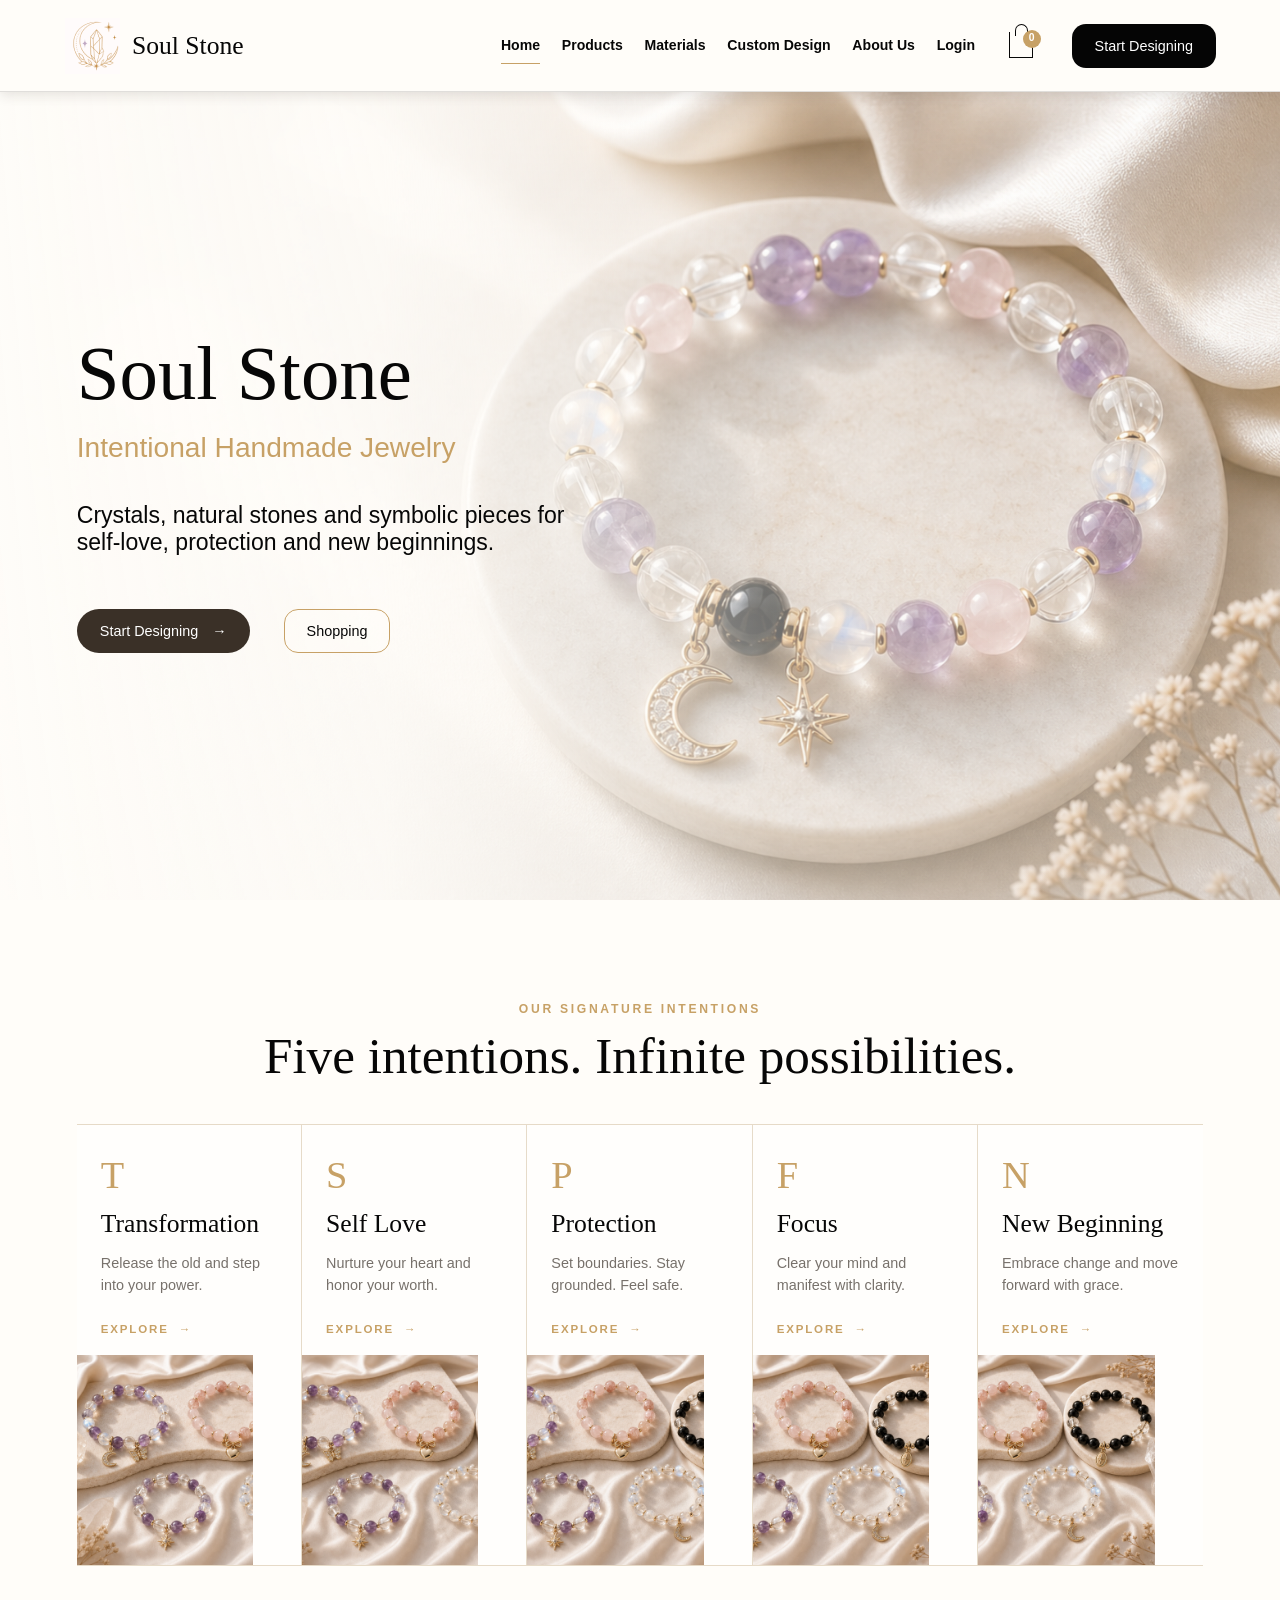
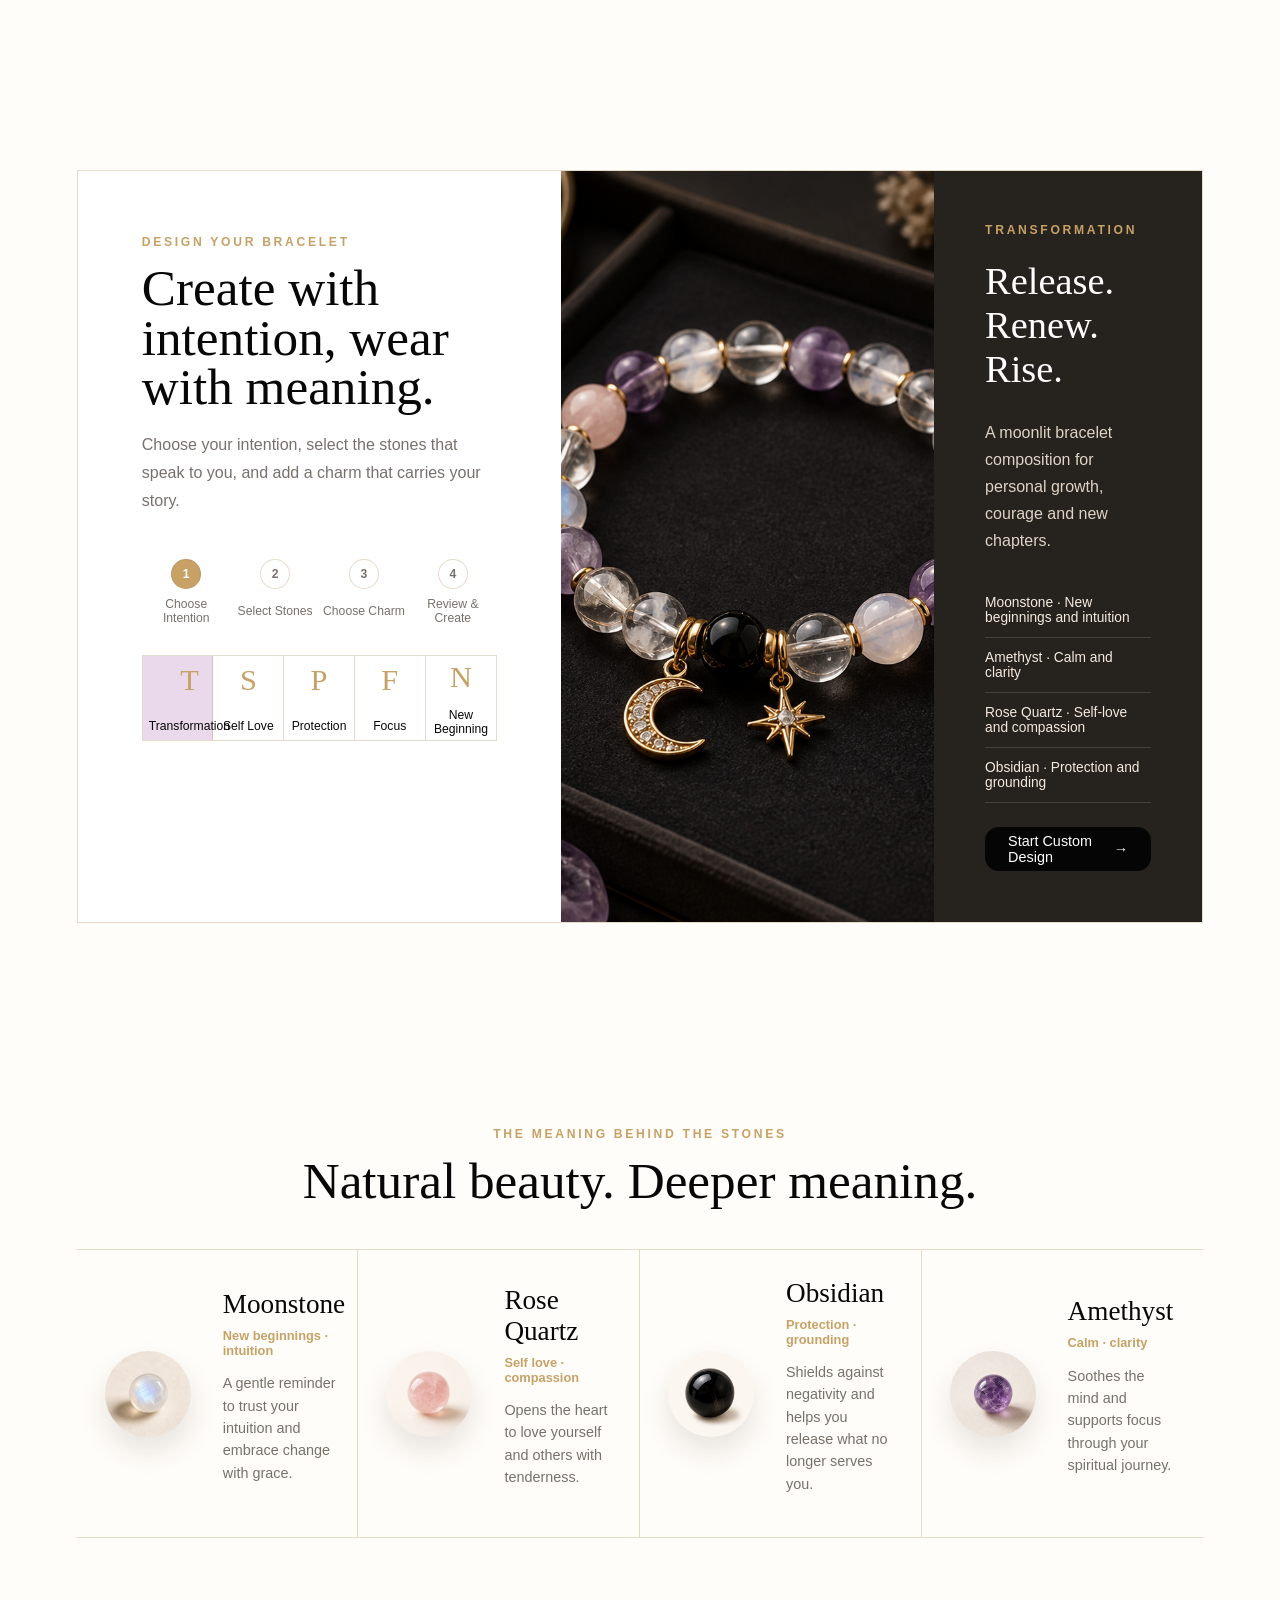
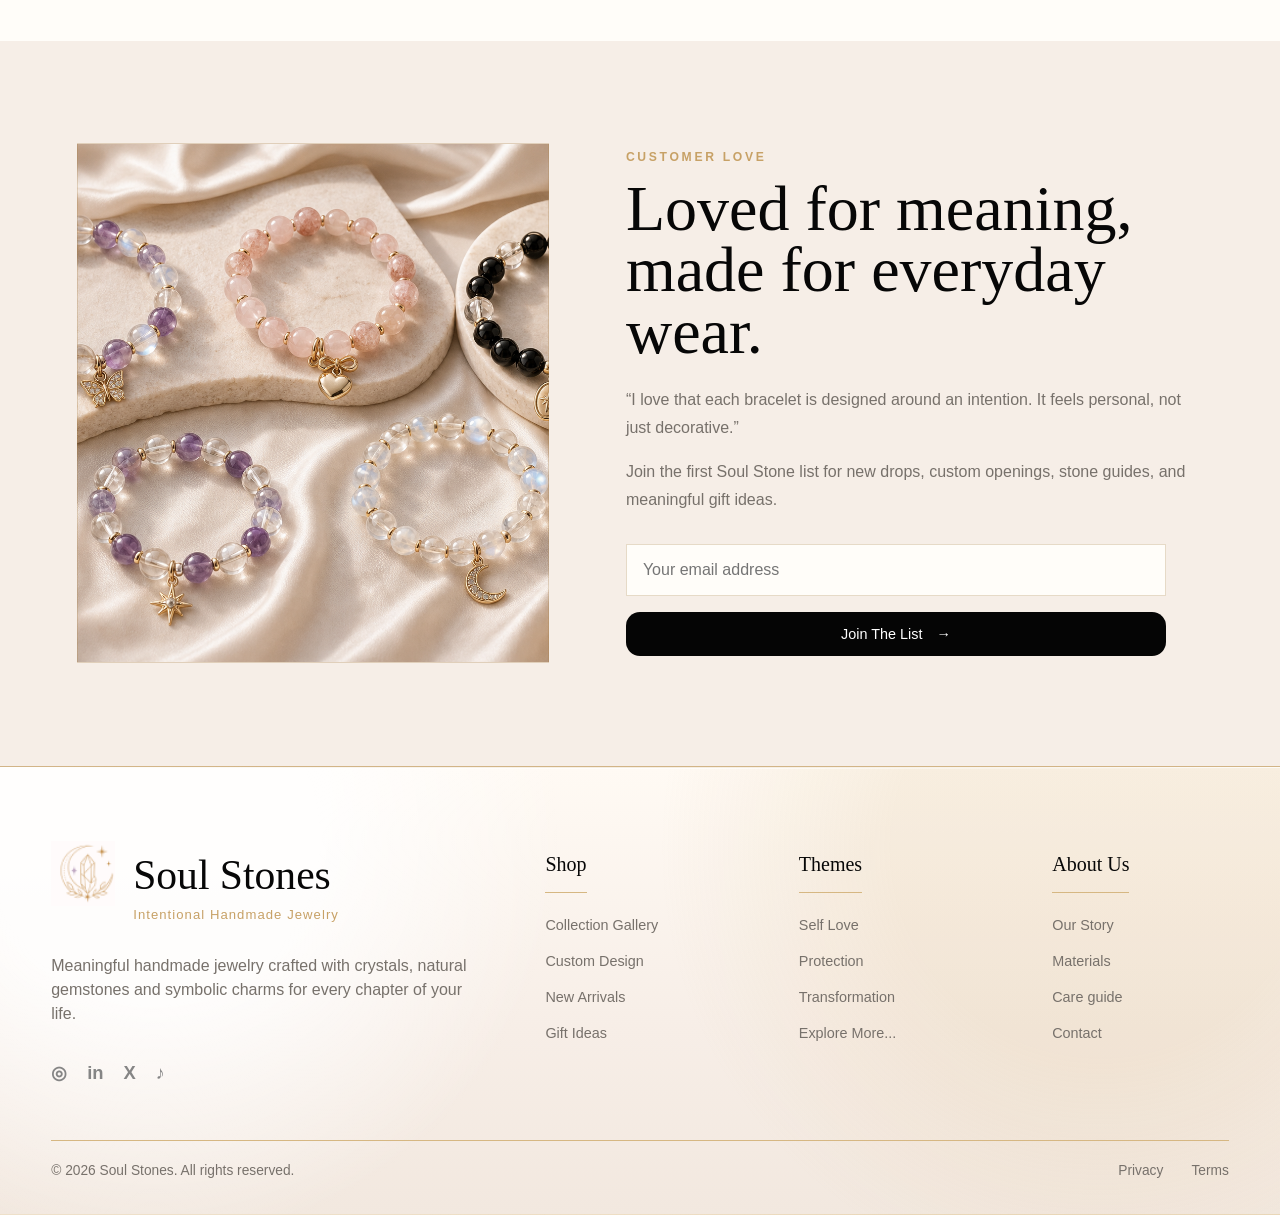
==== commit ea490c2d: "Add files via upload update verison2" ====
--- a/产品商业计划/index.html
+++ b/产品商业计划/index.html
@@ -4,7 +4,7 @@
     <meta charset="utf-8">
     <meta name="viewport" content="width=device-width, initial-scale=1">
     <title>Soul Stone | Intentional Handmade Jewelry</title>
-    <link rel="stylesheet" href="styles.css?v=animated-hero">
+    <link rel="stylesheet" href="styles.css?v=footer-full-bleed">
   </head>
   <body>
     <header class="site-header">
--- a/产品商业计划/styles.css
+++ b/产品商业计划/styles.css
@@ -293,6 +293,204 @@
   line-height: 1.7;
 }
 
+.materials-hero {
+  position: relative;
+  overflow: hidden;
+  display: grid;
+  grid-template-columns: minmax(320px, .9fr) minmax(360px, 1.1fr);
+  gap: clamp(36px, 6vw, 92px);
+  align-items: center;
+  padding: clamp(72px, 9vw, 128px) clamp(26px, 6vw, 86px);
+  background:
+    radial-gradient(circle at 84% 20%, rgba(199, 161, 102, .18) 0 18%, transparent 36%),
+    linear-gradient(135deg, #fffdf9 0%, #f7eee7 100%);
+}
+
+.materials-hero h1 {
+  margin: 0;
+  font-family: var(--display);
+  font-size: clamp(4.4rem, 7vw, 7rem);
+  font-weight: 400;
+  line-height: .9;
+}
+
+.materials-hero p {
+  max-width: 620px;
+  color: var(--muted);
+  font-size: 1.12rem;
+  line-height: 1.75;
+}
+
+.materials-hero-art {
+  min-height: 390px;
+  border: 1px solid var(--line-soft);
+  background:
+    linear-gradient(180deg, rgba(255, 253, 249, .08), rgba(255, 253, 249, .68)),
+    url("assets/collection-bracelets.png") center / cover no-repeat;
+  box-shadow: 0 24px 60px rgba(70, 52, 34, .1);
+}
+
+.about-hero {
+  display: grid;
+  grid-template-columns: minmax(320px, .92fr) minmax(360px, 1.08fr);
+  gap: clamp(38px, 6vw, 92px);
+  align-items: center;
+  padding: clamp(72px, 9vw, 128px) clamp(26px, 6vw, 86px);
+  background:
+    radial-gradient(circle at 12% 18%, rgba(255, 255, 255, .82) 0 15%, transparent 34%),
+    linear-gradient(135deg, #fffdf9 0%, #f5ece4 100%);
+}
+
+.about-hero h1 {
+  margin: 0;
+  font-family: var(--display);
+  font-size: clamp(4.2rem, 7vw, 7rem);
+  font-weight: 400;
+  line-height: .92;
+}
+
+.about-hero p {
+  max-width: 650px;
+  color: var(--muted);
+  font-size: 1.12rem;
+  line-height: 1.78;
+}
+
+.about-hero-image {
+  min-height: 460px;
+  border: 1px solid var(--line-soft);
+  background:
+    linear-gradient(180deg, rgba(255, 253, 249, 0), rgba(255, 253, 249, .28)),
+    url("assets/about-studio.png") center / cover no-repeat;
+  box-shadow: 0 24px 70px rgba(55, 42, 30, .12);
+}
+
+.about-story {
+  display: grid;
+  grid-template-columns: minmax(300px, .8fr) minmax(420px, 1.2fr);
+  gap: clamp(34px, 6vw, 88px);
+  align-items: start;
+}
+
+.about-story h2,
+.about-contact h2 {
+  margin: 0;
+  font-family: var(--display);
+  font-size: clamp(2.7rem, 5vw, 5rem);
+  font-weight: 400;
+  line-height: .96;
+}
+
+.about-story-copy {
+  display: grid;
+  gap: 22px;
+  color: var(--muted);
+  line-height: 1.8;
+  font-size: 1.02rem;
+}
+
+.about-quote {
+  padding: clamp(34px, 5vw, 72px);
+  background: var(--charcoal);
+  color: #fff8ef;
+}
+
+.about-quote p {
+  max-width: 980px;
+  margin: 0 auto;
+  font-family: var(--display);
+  font-size: clamp(2.2rem, 4.2vw, 4.8rem);
+  line-height: 1.02;
+  text-align: center;
+}
+
+.values-grid {
+  display: grid;
+  grid-template-columns: repeat(4, minmax(0, 1fr));
+  border-top: 1px solid var(--line-soft);
+  border-bottom: 1px solid var(--line-soft);
+}
+
+.value-card {
+  min-height: 230px;
+  padding: 30px;
+  border-right: 1px solid var(--line-soft);
+  background: rgba(255, 253, 249, .58);
+}
+
+.value-card:last-child {
+  border-right: 0;
+}
+
+.value-card span {
+  color: var(--gold);
+  font-family: var(--display);
+  font-size: 2.2rem;
+}
+
+.value-card h3 {
+  margin: 14px 0 10px;
+  font-family: var(--display);
+  font-size: 1.75rem;
+  font-weight: 400;
+}
+
+.value-card p {
+  color: var(--muted);
+  line-height: 1.6;
+}
+
+.process-list {
+  display: grid;
+  grid-template-columns: repeat(4, minmax(0, 1fr));
+  gap: 0;
+  border: 1px solid var(--line-soft);
+  background: #fffaf5;
+}
+
+.process-step {
+  padding: 30px;
+  border-right: 1px solid var(--line-soft);
+}
+
+.process-step:last-child {
+  border-right: 0;
+}
+
+.process-step b {
+  color: var(--gold);
+  font-family: var(--display);
+  font-size: 2.4rem;
+  font-weight: 400;
+}
+
+.process-step h3 {
+  margin: 16px 0 10px;
+  font-family: var(--display);
+  font-size: 1.7rem;
+  font-weight: 400;
+}
+
+.process-step p {
+  color: var(--muted);
+  line-height: 1.65;
+}
+
+.about-contact {
+  display: grid;
+  grid-template-columns: minmax(300px, .9fr) minmax(360px, 1.1fr);
+  gap: clamp(34px, 6vw, 86px);
+  align-items: center;
+  background:
+    radial-gradient(circle at 90% 12%, rgba(199, 161, 102, .17), transparent 34%),
+    #f7eee7;
+}
+
+.about-contact p {
+  color: var(--muted);
+  line-height: 1.75;
+}
+
 .section {
   padding: clamp(64px, 8vw, 110px) clamp(26px, 6vw, 86px);
 }
@@ -326,6 +524,261 @@
   display: grid;
   grid-template-columns: repeat(3, minmax(0, 1fr));
   gap: 28px;
+}
+
+.material-grid {
+  display: grid;
+  grid-template-columns: repeat(3, minmax(0, 1fr));
+  gap: 22px;
+}
+
+.material-search {
+  display: grid;
+  gap: 10px;
+  max-width: 620px;
+  margin: -18px auto 36px;
+}
+
+.material-search label {
+  color: var(--gold);
+  font-size: .72rem;
+  font-weight: 700;
+  letter-spacing: .14em;
+  text-align: center;
+  text-transform: uppercase;
+}
+
+.material-search input {
+  width: 100%;
+  min-height: 52px;
+  padding: 0 18px;
+  border: 1px solid var(--line-soft);
+  background: rgba(255, 253, 249, .82);
+  color: var(--ink);
+  box-shadow: 0 14px 36px rgba(73, 55, 38, .06);
+}
+
+.material-search input:focus {
+  outline: 1px solid var(--gold);
+}
+
+.material-browser {
+  display: grid;
+  grid-template-columns: 48px minmax(0, 1fr) 48px;
+  gap: 18px;
+  align-items: center;
+}
+
+.material-arrow {
+  display: grid;
+  place-items: center;
+  width: 48px;
+  height: 48px;
+  border: 1px solid var(--line-soft);
+  border-radius: 50%;
+  background: rgba(255, 253, 249, .86);
+  color: var(--brown);
+  font-family: var(--display);
+  font-size: 2rem;
+  cursor: pointer;
+  transition: transform .2s ease, background .2s ease;
+}
+
+.material-arrow:hover {
+  transform: translateY(-2px);
+  background: white;
+}
+
+.material-arrow:disabled {
+  cursor: default;
+  opacity: .38;
+  transform: none;
+}
+
+.material-pager {
+  display: flex;
+  justify-content: center;
+  margin-top: 26px;
+  color: var(--gold);
+  font-size: .78rem;
+  font-weight: 700;
+  letter-spacing: .14em;
+  text-transform: uppercase;
+}
+
+.material-card {
+  display: grid;
+  grid-template-columns: 120px 1fr;
+  gap: 22px;
+  min-height: 250px;
+  padding: 24px;
+  border: 1px solid var(--line-soft);
+  background: rgba(255, 253, 249, .78);
+  box-shadow: 0 16px 42px rgba(73, 55, 38, .06);
+}
+
+.material-card img {
+  width: 108px;
+  height: 108px;
+  border-radius: 50%;
+  object-fit: cover;
+  box-shadow: 0 14px 28px rgba(55, 44, 34, .12);
+}
+
+.material-card h2 {
+  margin: 0 0 5px;
+  font-family: var(--display);
+  font-weight: 400;
+  font-size: clamp(1.65rem, 2vw, 2.15rem);
+}
+
+.material-card .zh {
+  color: var(--gold);
+  font-size: .82rem;
+  font-weight: 700;
+}
+
+.material-card p {
+  color: var(--muted);
+  font-size: .92rem;
+  line-height: 1.62;
+}
+
+.material-tags {
+  display: flex;
+  flex-wrap: wrap;
+  gap: 8px;
+  margin-top: 14px;
+}
+
+.material-tags span {
+  padding: 6px 10px;
+  border: 1px solid var(--line-soft);
+  color: var(--brown);
+  background: rgba(255, 255, 255, .55);
+  font-size: .72rem;
+}
+
+.material-more {
+  margin-top: 18px;
+  padding: 0;
+  border: 0;
+  background: transparent;
+  color: var(--gold);
+  font-size: .72rem;
+  font-weight: 700;
+  letter-spacing: .14em;
+  text-transform: uppercase;
+  cursor: pointer;
+}
+
+.material-extra {
+  display: none;
+  margin-top: 14px;
+  padding-top: 14px;
+  border-top: 1px solid var(--line-soft);
+  color: var(--muted);
+  font-size: .86rem;
+  line-height: 1.6;
+}
+
+.material-card.is-expanded .material-extra {
+  display: block;
+}
+
+.care-layout {
+  display: grid;
+  grid-template-columns: minmax(300px, .82fr) minmax(420px, 1.18fr);
+  gap: clamp(34px, 6vw, 86px);
+  align-items: start;
+}
+
+.care-intro {
+  position: sticky;
+  top: 116px;
+}
+
+.care-steps {
+  display: grid;
+  border-top: 1px solid var(--line-soft);
+}
+
+.care-step {
+  display: grid;
+  grid-template-columns: 58px 1fr;
+  gap: 20px;
+  padding: 28px 0;
+  border-bottom: 1px solid var(--line-soft);
+}
+
+.care-step b {
+  display: grid;
+  place-items: center;
+  width: 42px;
+  height: 42px;
+  border-radius: 50%;
+  background: var(--brown);
+  color: white;
+  font-family: var(--display);
+  font-weight: 400;
+}
+
+.care-step h3 {
+  margin: 0 0 8px;
+  font-family: var(--display);
+  font-size: 1.6rem;
+  font-weight: 400;
+}
+
+.care-step p {
+  margin: 0;
+  color: var(--muted);
+  line-height: 1.65;
+}
+
+.faq-wrap {
+  max-width: 980px;
+  margin: 0 auto;
+}
+
+.faq-item {
+  border-top: 1px solid var(--line-soft);
+}
+
+.faq-item:last-child {
+  border-bottom: 1px solid var(--line-soft);
+}
+
+.faq-item summary {
+  display: flex;
+  justify-content: space-between;
+  gap: 24px;
+  padding: 24px 0;
+  cursor: pointer;
+  font-family: var(--display);
+  font-size: clamp(1.35rem, 2vw, 1.9rem);
+  list-style: none;
+}
+
+.faq-item summary::-webkit-details-marker {
+  display: none;
+}
+
+.faq-item summary::after {
+  content: "+";
+  color: var(--gold);
+  font-family: var(--body);
+}
+
+.faq-item[open] summary::after {
+  content: "-";
+}
+
+.faq-item p {
+  max-width: 760px;
+  margin: 0 0 24px;
+  color: var(--muted);
+  line-height: 1.75;
 }
 
 .intention-row {
@@ -421,6 +874,738 @@
 .card p {
   color: var(--muted);
   line-height: 1.6;
+}
+
+.product-entry-card {
+  display: block;
+  color: inherit;
+  transition: transform .22s ease, box-shadow .22s ease;
+}
+
+.product-entry-card:hover {
+  transform: translateY(-4px);
+  box-shadow: 0 18px 48px rgba(73, 55, 38, .1);
+}
+
+.product-entry-card .outline-button {
+  margin-top: 10px;
+}
+
+.shop-hero {
+  display: grid;
+  grid-template-columns: minmax(320px, .95fr) minmax(360px, 1.05fr);
+  gap: clamp(36px, 6vw, 92px);
+  align-items: center;
+  padding: clamp(72px, 9vw, 128px) clamp(26px, 6vw, 86px);
+  background:
+    radial-gradient(circle at 88% 18%, rgba(199, 161, 102, .18) 0 17%, transparent 36%),
+    linear-gradient(135deg, #fffdf9 0%, #f7eee7 100%);
+}
+
+.shop-hero h1 {
+  margin: 0;
+  font-family: var(--display);
+  font-size: clamp(4rem, 7vw, 7rem);
+  font-weight: 400;
+  line-height: .92;
+}
+
+.shop-hero p {
+  max-width: 640px;
+  color: var(--muted);
+  font-size: 1.12rem;
+  line-height: 1.75;
+}
+
+.shop-hero-image {
+  min-height: 390px;
+  border: 1px solid var(--line-soft);
+  background:
+    linear-gradient(180deg, rgba(255, 253, 249, .08), rgba(255, 253, 249, .62)),
+    url("assets/collection-bracelets.png") center / cover no-repeat;
+  box-shadow: 0 24px 60px rgba(70, 52, 34, .1);
+}
+
+.shop-nav {
+  display: flex;
+  flex-wrap: wrap;
+  gap: 12px;
+  margin-top: 32px;
+}
+
+.shop-nav a {
+  padding: 10px 14px;
+  border: 1px solid var(--line-soft);
+  background: rgba(255, 255, 255, .46);
+  color: var(--brown);
+  font-size: .82rem;
+}
+
+.catalog-head {
+  display: flex;
+  justify-content: space-between;
+  gap: 24px;
+  align-items: end;
+  margin-bottom: 34px;
+}
+
+.catalog-head p {
+  max-width: 520px;
+  color: var(--muted);
+  line-height: 1.65;
+}
+
+.filter-panel {
+  display: grid;
+  grid-template-columns: repeat(4, minmax(160px, 1fr));
+  gap: 16px;
+  align-items: end;
+  margin: 0 0 34px;
+  padding: 22px;
+  border: 1px solid var(--line-soft);
+  background: rgba(255, 253, 249, .78);
+}
+
+.filter-field {
+  display: grid;
+  gap: 8px;
+}
+
+.filter-field label {
+  color: var(--gold);
+  font-size: .72rem;
+  font-weight: 700;
+  letter-spacing: .14em;
+  text-transform: uppercase;
+}
+
+.filter-field select {
+  min-height: 44px;
+  padding: 0 12px;
+  border: 1px solid var(--line-soft);
+  background: #fffdf9;
+  color: var(--ink);
+}
+
+.product-list-grid {
+  display: grid;
+  grid-template-columns: repeat(5, minmax(0, 1fr));
+  gap: 18px;
+  align-items: stretch;
+}
+
+.shop-product-card {
+  display: flex;
+  flex-direction: column;
+  border: 1px solid var(--line-soft);
+  background: rgba(255, 253, 249, .82);
+  box-shadow: 0 16px 42px rgba(73, 55, 38, .06);
+  cursor: pointer;
+  transition: transform .2s ease, box-shadow .2s ease;
+}
+
+.shop-product-card:hover {
+  transform: translateY(-3px);
+  box-shadow: 0 18px 48px rgba(73, 55, 38, .1);
+}
+
+.shop-product-link {
+  display: flex;
+  flex: 1;
+  flex-direction: column;
+  color: inherit;
+}
+
+.shop-product-card img {
+  width: 100%;
+  aspect-ratio: 1 / 1;
+  height: auto;
+  object-fit: cover;
+}
+
+.shop-product-body {
+  display: grid;
+  gap: 10px;
+  padding: 18px;
+}
+
+.shop-product-link .shop-product-body {
+  flex: 1;
+  display: flex;
+  flex-direction: column;
+}
+
+.shop-product-body h3 {
+  margin: 0;
+  font-family: var(--display);
+  font-weight: 400;
+  font-size: clamp(1.25rem, 1.5vw, 1.55rem);
+  line-height: 1.08;
+  min-height: 82px;
+}
+
+.product-meta {
+  color: var(--gold);
+  font-size: .76rem;
+  font-weight: 700;
+  letter-spacing: .12em;
+  text-transform: uppercase;
+}
+
+.shop-product-body p {
+  margin: 0;
+  color: var(--muted);
+  line-height: 1.5;
+  font-size: .86rem;
+  min-height: 62px;
+}
+
+.product-price {
+  margin-top: auto;
+  color: var(--ink);
+  font-weight: 700;
+}
+
+.add-cart {
+  margin-top: 0;
+  width: 100%;
+}
+
+.shop-product-card > .shop-product-body:last-child {
+  padding-top: 0;
+  margin-top: auto;
+}
+
+.pagination {
+  display: flex;
+  justify-content: center;
+  gap: 10px;
+  margin-top: 36px;
+}
+
+.page-button {
+  min-width: 42px;
+  min-height: 42px;
+  border: 1px solid var(--line-soft);
+  background: rgba(255, 253, 249, .9);
+  color: var(--brown);
+  cursor: pointer;
+}
+
+.page-button.active {
+  background: var(--brown);
+  color: white;
+}
+
+.catalog-empty {
+  display: none;
+  padding: 34px;
+  border: 1px solid var(--line-soft);
+  color: var(--muted);
+  background: rgba(255, 253, 249, .78);
+  text-align: center;
+}
+
+.product-detail {
+  display: grid;
+  grid-template-columns: minmax(320px, .9fr) minmax(360px, 1.1fr);
+  gap: clamp(34px, 6vw, 86px);
+  align-items: start;
+}
+
+.product-detail-image {
+  width: 100%;
+  aspect-ratio: 1 / 1;
+  object-fit: cover;
+  border: 1px solid var(--line-soft);
+  background: var(--ivory);
+  box-shadow: 0 18px 48px rgba(73, 55, 38, .08);
+}
+
+.product-detail-info h1 {
+  margin: 0 0 14px;
+  font-family: var(--display);
+  font-size: clamp(3rem, 5.4vw, 5.6rem);
+  font-weight: 400;
+  line-height: .96;
+}
+
+.detail-price {
+  display: block;
+  margin: 18px 0;
+  font-size: 1.25rem;
+  font-weight: 700;
+}
+
+.detail-description {
+  color: var(--muted);
+  line-height: 1.75;
+}
+
+.detail-specs {
+  display: grid;
+  grid-template-columns: repeat(4, minmax(0, 1fr));
+  gap: 12px;
+  margin: 28px 0;
+}
+
+.detail-specs span {
+  display: grid;
+  gap: 6px;
+  padding: 14px;
+  border: 1px solid var(--line-soft);
+  background: rgba(255, 253, 249, .72);
+  color: var(--muted);
+  font-size: .82rem;
+}
+
+.detail-specs b {
+  color: var(--gold);
+  font-size: .68rem;
+  letter-spacing: .12em;
+  text-transform: uppercase;
+}
+
+.detail-actions {
+  display: flex;
+  flex-wrap: wrap;
+  gap: 12px;
+  margin-top: 28px;
+}
+
+.detail-actions .black-button,
+.detail-actions .outline-button {
+  min-width: 190px;
+}
+
+.detail-actions .add-cart {
+  width: auto;
+}
+
+.cart-panel {
+  display: grid;
+  gap: 20px;
+  max-width: 920px;
+}
+
+.cart-swipe {
+  position: relative;
+  overflow: hidden;
+  border-bottom: 1px solid var(--line-soft);
+  background: #2d251f;
+}
+
+.cart-line {
+  position: relative;
+  z-index: 1;
+  display: grid;
+  grid-template-columns: 92px minmax(0, 1fr) auto;
+  gap: 20px;
+  align-items: center;
+  min-height: 126px;
+  padding: 18px 0;
+  background: white;
+  touch-action: pan-y;
+  transition: transform .22s ease;
+  user-select: none;
+}
+
+.cart-swipe.is-open .cart-line {
+  transform: translateX(-112px);
+}
+
+.cart-swipe.is-dragging .cart-line {
+  transition: none;
+}
+
+.cart-delete {
+  position: absolute;
+  inset: 0 0 0 auto;
+  width: 104px;
+  border: 0;
+  background: #2d251f;
+  color: white;
+  cursor: pointer;
+}
+
+.cart-thumb {
+  width: 92px;
+  height: 92px;
+  object-fit: cover;
+  border: 1px solid var(--line-soft);
+  background: var(--ivory);
+}
+
+.cart-info {
+  display: grid;
+  gap: 6px;
+  min-width: 0;
+}
+
+.cart-line strong,
+.cart-line span,
+.cart-line em {
+  display: block;
+}
+
+.cart-line strong {
+  font-family: var(--display);
+  font-size: clamp(1.35rem, 2vw, 1.8rem);
+  font-weight: 400;
+  line-height: 1.05;
+}
+
+.cart-line span,
+.cart-line em,
+.empty-cart {
+  color: var(--muted);
+}
+
+.cart-line em {
+  font-style: normal;
+  font-size: .9rem;
+}
+
+.cart-line b {
+  white-space: nowrap;
+}
+
+.cart-total {
+  display: flex;
+  justify-content: space-between;
+  gap: 24px;
+  padding-top: 20px;
+  font-family: var(--display);
+  font-size: clamp(1.8rem, 3vw, 2.8rem);
+}
+
+.designer-section {
+  background:
+    radial-gradient(circle at 50% 26%, rgba(199, 161, 102, .12), transparent 34%),
+    linear-gradient(180deg, #fffdf9 0%, #f8f1ea 100%);
+}
+
+.bracelet-designer {
+  display: grid;
+  grid-template-columns: minmax(250px, .82fr) minmax(420px, 1.22fr) minmax(270px, .88fr);
+  gap: clamp(18px, 3vw, 34px);
+  align-items: stretch;
+}
+
+.designer-panel {
+  display: flex;
+  flex-direction: column;
+  gap: 20px;
+  padding: clamp(22px, 3vw, 34px);
+  border: 1px solid var(--line-soft);
+  background: rgba(255, 253, 249, .82);
+  box-shadow: 0 18px 48px rgba(73, 55, 38, .07);
+}
+
+.designer-panel h2 {
+  margin: 0;
+  font-family: var(--display);
+  font-size: clamp(2rem, 3vw, 3.2rem);
+  font-weight: 400;
+  line-height: .98;
+}
+
+.designer-options {
+  display: grid;
+  gap: 12px;
+}
+
+.designer-filters {
+  display: grid;
+  grid-template-columns: 1fr 1fr;
+  gap: 10px;
+}
+
+.designer-filters input,
+.designer-filters select {
+  min-height: 42px;
+  padding: 0 12px;
+  border: 1px solid var(--line-soft);
+  background: rgba(255, 255, 255, .72);
+  color: var(--ink);
+  font-size: .86rem;
+}
+
+.designer-filters input {
+  grid-column: 1 / -1;
+}
+
+.stone-option-grid {
+  grid-template-columns: repeat(2, minmax(0, 1fr));
+  max-height: 440px;
+  overflow-y: auto;
+  padding-right: 6px;
+  scrollbar-color: rgba(199, 161, 102, .5) rgba(255, 253, 249, .7);
+}
+
+.designer-option {
+  display: grid;
+  grid-template-columns: 48px minmax(0, 1fr) auto;
+  gap: 12px;
+  align-items: center;
+  min-height: 66px;
+  padding: 10px 12px;
+  border: 1px solid var(--line-soft);
+  background: rgba(255, 255, 255, .62);
+  color: var(--ink);
+  text-align: left;
+  cursor: pointer;
+  transition: transform .2s ease, background .2s ease, border-color .2s ease;
+}
+
+.stone-option-grid .designer-option {
+  grid-template-columns: 1fr;
+  justify-items: center;
+  min-height: 148px;
+  gap: 7px;
+  padding: 12px 8px;
+  text-align: center;
+}
+
+.designer-option:hover {
+  transform: translateY(-2px);
+  background: white;
+  border-color: rgba(199, 161, 102, .58);
+}
+
+.designer-option img,
+.charm-symbol {
+  width: 48px;
+  height: 48px;
+  border-radius: 50%;
+  object-fit: cover;
+  box-shadow: 0 10px 22px rgba(55, 44, 34, .12);
+}
+
+.designer-stone-swatch {
+  display: block;
+  width: var(--swatch-size, 48px);
+  height: var(--swatch-size, 48px);
+  border-radius: 50%;
+  background:
+    radial-gradient(circle at 32% 24%, rgba(255, 255, 255, .96), transparent 24%),
+    var(--swatch-color);
+  box-shadow: 0 10px 22px rgba(55, 44, 34, .12);
+}
+
+.stone-option-grid .designer-option span:not(.designer-stone-swatch) {
+  display: block;
+  max-width: 100%;
+  overflow: hidden;
+  color: var(--brown);
+  font-size: .78rem;
+  line-height: 1.16;
+  text-overflow: ellipsis;
+  white-space: nowrap;
+}
+
+.stone-option-grid .designer-option em {
+  color: var(--muted);
+  font-size: .72rem;
+  font-style: normal;
+}
+
+.designer-empty {
+  grid-column: 1 / -1;
+  margin: 0;
+  padding: 18px;
+  border: 1px solid var(--line-soft);
+  color: var(--muted);
+  text-align: center;
+}
+
+.charm-symbol {
+  display: grid;
+  place-items: center;
+  border: 1px solid var(--line-soft);
+  background: linear-gradient(135deg, #f9e3af, #c79a54);
+  color: white;
+  font-family: var(--display);
+  font-size: 1.6rem;
+}
+
+.designer-option span:not(.charm-symbol) {
+  font-weight: 700;
+}
+
+.designer-option b {
+  color: var(--gold);
+  font-size: .82rem;
+}
+
+.bracelet-stage {
+  display: grid;
+  align-content: center;
+  gap: 22px;
+  min-height: 660px;
+  padding: clamp(26px, 5vw, 54px);
+  border: 1px solid var(--line-soft);
+  background: rgba(255, 253, 249, .72);
+  box-shadow: inset 0 0 80px rgba(199, 161, 102, .08);
+}
+
+.bracelet-preview {
+  position: relative;
+  width: min(560px, 100%);
+  aspect-ratio: 1;
+  margin: 0 auto;
+}
+
+.bracelet-ring {
+  position: absolute;
+  inset: 11%;
+  border: 3px double rgba(91, 84, 77, .2);
+  border-radius: 50%;
+  box-shadow:
+    0 18px 60px rgba(73, 55, 38, .08),
+    inset 0 0 22px rgba(255, 255, 255, .9);
+}
+
+.bracelet-brand {
+  position: absolute;
+  inset: 0;
+  display: grid;
+  place-content: center;
+  gap: 8px;
+  color: rgba(58, 48, 39, .22);
+  text-align: center;
+  text-transform: uppercase;
+  pointer-events: none;
+}
+
+.bracelet-brand strong {
+  font-size: clamp(2.4rem, 5vw, 4.8rem);
+  letter-spacing: .32em;
+}
+
+.bracelet-brand span {
+  font-size: .82rem;
+  font-weight: 700;
+  letter-spacing: .16em;
+}
+
+.bracelet-items {
+  position: absolute;
+  inset: 0;
+}
+
+.bracelet-bead {
+  position: absolute;
+  left: var(--x);
+  top: var(--y);
+  display: grid;
+  place-items: center;
+  width: var(--bead-size, 58px);
+  height: var(--bead-size, 58px);
+  border-radius: 50%;
+  background:
+    radial-gradient(circle at 32% 24%, rgba(255, 255, 255, .95), transparent 24%),
+    var(--bead-color);
+  box-shadow: 0 16px 26px rgba(55, 44, 34, .22);
+  color: white;
+  font-family: var(--display);
+  font-size: 1.6rem;
+  cursor: grab;
+  touch-action: none;
+  transform: translate(-50%, -50%) scale(.72);
+  animation: beadArrive .32s ease forwards;
+}
+
+.bracelet-bead.is-dragging {
+  z-index: 4;
+  cursor: grabbing;
+  box-shadow: 0 22px 34px rgba(55, 44, 34, .3);
+}
+
+.bracelet-bead.is-charm,
+.bracelet-bead.is-spacer {
+  width: clamp(34px, 5vw, 52px);
+  height: clamp(34px, 5vw, 52px);
+  background: linear-gradient(135deg, #f9e3af, #b98942);
+}
+
+.bracelet-bead.is-spacer {
+  font-size: 1.2rem;
+}
+
+@keyframes beadArrive {
+  to {
+    transform: translate(-50%, -50%) scale(1);
+  }
+}
+
+.designer-stage-actions {
+  display: flex;
+  justify-content: center;
+  gap: 12px;
+}
+
+.designer-info {
+  display: grid;
+  border-top: 1px solid var(--line-soft);
+  border-bottom: 1px solid var(--line-soft);
+}
+
+.designer-info div {
+  display: flex;
+  justify-content: space-between;
+  gap: 16px;
+  padding: 13px 0;
+  border-bottom: 1px solid rgba(164, 125, 69, .16);
+  color: var(--muted);
+}
+
+.designer-info div:last-child {
+  border-bottom: 0;
+}
+
+.designer-info b {
+  color: var(--ink);
+}
+
+.designer-info .designer-total {
+  font-family: var(--display);
+  font-size: 1.55rem;
+}
+
+.designer-length-row {
+  align-items: center;
+}
+
+.designer-length-row label {
+  color: var(--muted);
+}
+
+.designer-length-row select {
+  min-height: 36px;
+  padding: 0 10px;
+  border: 1px solid var(--line-soft);
+  background: rgba(255, 253, 249, .82);
+  color: var(--ink);
+  font-weight: 700;
+}
+
+.designer-materials h3 {
+  margin: 0 0 10px;
+  font-family: var(--display);
+  font-size: 1.7rem;
+  font-weight: 400;
+}
+
+.designer-materials p {
+  margin: 0;
+  color: var(--muted);
+  line-height: 1.65;
+}
+
+.designer-summary .black-button {
+  margin-top: auto;
+  width: 100%;
 }
 
 .custom-panel {
@@ -655,11 +1840,32 @@
 }
 
 .site-footer {
-  margin: 0 clamp(18px, 4vw, 64px) 26px;
+  position: relative;
+  overflow: hidden;
+  margin: 0;
   padding: 40px clamp(18px, 4vw, 64px) 36px;
-  background: #f8f1ed;
-  border-top: 1px solid var(--line);
-  border-bottom: 1px solid rgba(214, 183, 130, .48);
+  background:
+    radial-gradient(circle at 12% 16%, rgba(255, 255, 255, .86) 0 14%, transparent 34%),
+    radial-gradient(circle at 86% 18%, rgba(215, 183, 130, .18) 0 18%, transparent 38%),
+    linear-gradient(180deg, #fffaf4 0%, #f7eee7 58%, #f2e8df 100%);
+  border-top: 1px solid rgba(199, 161, 102, .72);
+  border-bottom: 1px solid rgba(214, 183, 130, .42);
+  box-shadow: inset 0 1px 0 rgba(255, 255, 255, .75);
+}
+
+.site-footer::before {
+  content: "";
+  position: absolute;
+  inset: 0;
+  pointer-events: none;
+  background:
+    linear-gradient(90deg, transparent, rgba(199, 161, 102, .18), transparent) top / 100% 1px no-repeat,
+    linear-gradient(90deg, transparent, rgba(255, 255, 255, .7), transparent) 0 1px / 100% 1px no-repeat;
+}
+
+.site-footer > * {
+  position: relative;
+  z-index: 1;
 }
 
 .footer-main {
@@ -770,6 +1976,12 @@
 .toast.show {
   opacity: 1;
   transform: translateY(0);
+}
+
+@media (max-width: 1240px) {
+  .product-list-grid {
+    grid-template-columns: repeat(4, minmax(0, 1fr));
+  }
 }
 
 @media (max-width: 980px) {
@@ -828,12 +2040,30 @@
 
   .product-grid,
   .info-grid,
+  .material-grid,
+  .product-list-grid,
+  .filter-panel,
   .footer-main,
   .custom-panel,
   .intention-row,
   .stone-guide-row,
-  .review-panel {
+  .review-panel,
+  .materials-hero,
+  .care-layout,
+  .about-hero,
+  .about-story,
+  .values-grid,
+  .process-list,
+  .about-contact,
+  .shop-hero,
+  .bracelet-designer,
+  .product-detail,
+  .detail-specs {
     grid-template-columns: 1fr;
+  }
+
+  .care-intro {
+    position: static;
   }
 
   .intention-item,
@@ -848,6 +2078,56 @@
 
   .custom-image {
     min-height: 380px;
+  }
+
+  .materials-hero-art {
+    min-height: 320px;
+  }
+
+  .shop-hero-image {
+    min-height: 320px;
+  }
+
+  .bracelet-stage {
+    min-height: auto;
+  }
+
+  .bracelet-preview {
+    max-width: 520px;
+  }
+
+  .product-list-grid {
+    grid-template-columns: repeat(2, minmax(0, 1fr));
+  }
+
+  .material-browser {
+    grid-template-columns: 1fr;
+  }
+
+  .material-arrow {
+    justify-self: center;
+  }
+
+  .material-arrow-prev {
+    order: 2;
+  }
+
+  .material-grid {
+    order: 1;
+  }
+
+  .material-arrow-next {
+    order: 3;
+  }
+
+  .about-hero-image {
+    min-height: 340px;
+  }
+
+  .value-card,
+  .process-step {
+    border-right: 0;
+    border-bottom: 1px solid var(--line-soft);
   }
 }
 
@@ -891,14 +2171,85 @@
     height: 72px;
   }
 
+  .material-card {
+    grid-template-columns: 86px 1fr;
+    padding: 20px;
+  }
+
+  .material-card img {
+    width: 76px;
+    height: 76px;
+  }
+
+  .care-step {
+    grid-template-columns: 1fr;
+  }
+
+  .product-list-grid {
+    grid-template-columns: 1fr;
+  }
+
+  .cart-line {
+    grid-template-columns: 78px minmax(0, 1fr);
+    gap: 14px;
+    padding: 16px 0;
+  }
+
+  .cart-thumb {
+    width: 78px;
+    height: 78px;
+  }
+
+  .cart-line b {
+    grid-column: 2;
+    justify-self: start;
+  }
+
+  .designer-section {
+    padding-inline: 16px;
+  }
+
+  .designer-panel,
+  .bracelet-stage {
+    padding: 20px;
+  }
+
+  .designer-option {
+    grid-template-columns: 42px minmax(0, 1fr) auto;
+  }
+
+  .designer-option img,
+  .charm-symbol {
+    width: 42px;
+    height: 42px;
+  }
+
+  .designer-stage-actions {
+    display: grid;
+  }
+
+  .designer-stage-actions .outline-button {
+    width: 100%;
+  }
+
+  .shop-product-body h3,
+  .shop-product-body p {
+    min-height: 0;
+  }
+
+  .detail-actions,
+  .detail-actions .black-button,
+  .detail-actions .outline-button {
+    width: 100%;
+  }
+
   .hero h1,
-  .page-hero h1 {
+  .page-hero h1,
+  .about-hero h1,
+  .materials-hero h1 {
     font-size: clamp(3.6rem, 18vw, 5.2rem);
   }
 
-  .site-footer {
-    margin-inline: 0;
-  }
 }
 
 @media (prefers-reduced-motion: reduce) {
